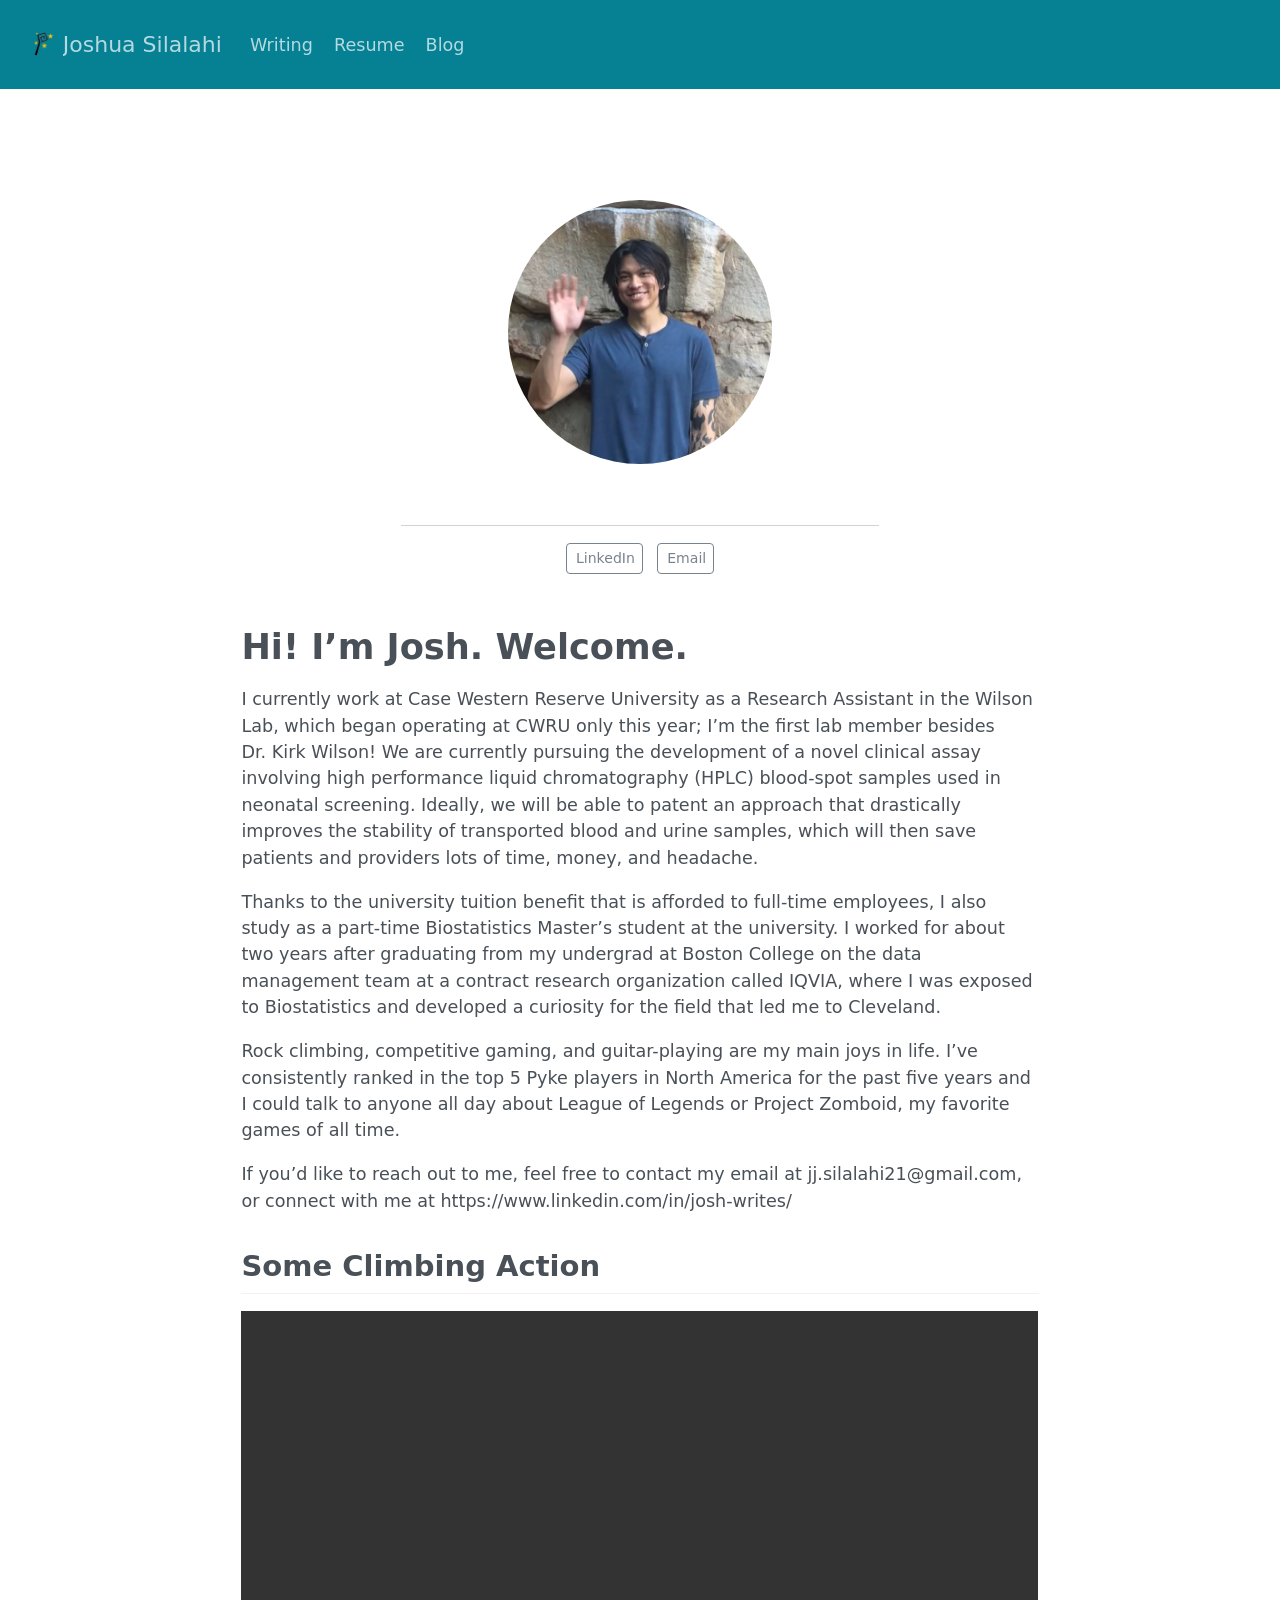
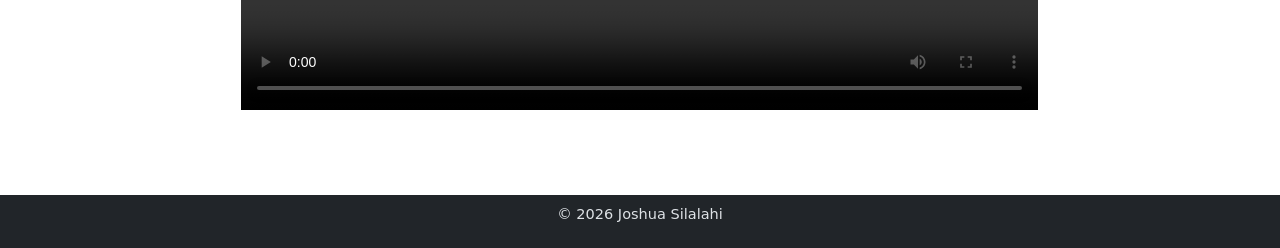
==== docs/index.html @ 1e001f9d "Add writing page, blog page and video" ====
<!DOCTYPE html>
<html xmlns="http://www.w3.org/1999/xhtml" lang="en" xml:lang="en"><head>

<meta charset="utf-8">
<meta name="generator" content="quarto-1.8.25">

<meta name="viewport" content="width=device-width, initial-scale=1.0, user-scalable=yes">


<title>Joshua Silalahi</title>
<style>
code{white-space: pre-wrap;}
span.smallcaps{font-variant: small-caps;}
div.columns{display: flex; gap: min(4vw, 1.5em);}
div.column{flex: auto; overflow-x: auto;}
div.hanging-indent{margin-left: 1.5em; text-indent: -1.5em;}
ul.task-list{list-style: none;}
ul.task-list li input[type="checkbox"] {
  width: 0.8em;
  margin: 0 0.8em 0.2em -1em; /* quarto-specific, see https://github.com/quarto-dev/quarto-cli/issues/4556 */ 
  vertical-align: middle;
}
</style>


<script src="site_libs/quarto-nav/quarto-nav.js"></script>
<script src="site_libs/clipboard/clipboard.min.js"></script>
<script src="site_libs/quarto-search/autocomplete.umd.js"></script>
<script src="site_libs/quarto-search/fuse.min.js"></script>
<script src="site_libs/quarto-search/quarto-search.js"></script>
<meta name="quarto:offset" content="./">
<link href="./img/favicon.png" rel="icon" type="image/png">
<script src="site_libs/quarto-html/quarto.js" type="module"></script>
<script src="site_libs/quarto-html/tabsets/tabsets.js" type="module"></script>
<script src="site_libs/quarto-html/axe/axe-check.js" type="module"></script>
<script src="site_libs/quarto-html/popper.min.js"></script>
<script src="site_libs/quarto-html/tippy.umd.min.js"></script>
<link href="site_libs/quarto-html/tippy.css" rel="stylesheet">
<link href="site_libs/quarto-html/quarto-syntax-highlighting-7b89279ff1a6dce999919e0e67d4d9ec.css" rel="stylesheet" id="quarto-text-highlighting-styles">
<script src="site_libs/bootstrap/bootstrap.min.js"></script>
<link href="site_libs/bootstrap/bootstrap-icons.css" rel="stylesheet">
<link href="site_libs/bootstrap/bootstrap-4ec4d6cd9098cdb80ef8710494fec32c.min.css" rel="stylesheet" append-hash="true" id="quarto-bootstrap" data-mode="light">
<script id="quarto-search-options" type="application/json">{
  "location": "navbar",
  "copy-button": false,
  "collapse-after": 3,
  "panel-placement": "end",
  "type": "textbox",
  "limit": 50,
  "keyboard-shortcut": [
    "f",
    "/",
    "s"
  ],
  "language": {
    "search-no-results-text": "No results",
    "search-matching-documents-text": "matching documents",
    "search-copy-link-title": "Copy link to search",
    "search-hide-matches-text": "Hide additional matches",
    "search-more-match-text": "more match in this document",
    "search-more-matches-text": "more matches in this document",
    "search-clear-button-title": "Clear",
    "search-text-placeholder": "",
    "search-detached-cancel-button-title": "Cancel",
    "search-submit-button-title": "Submit",
    "search-label": "Search"
  }
}</script>


</head>

<body class="nav-fixed fullcontent quarto-light">

<div id="quarto-search-results"></div>
  <header id="quarto-header" class="headroom fixed-top">
    <nav class="navbar navbar-expand-lg " data-bs-theme="dark">
      <div class="navbar-container container-fluid">
      <div class="navbar-brand-container mx-auto">
    <a href="./index.html" class="navbar-brand navbar-brand-logo">
    <img src="./img/logo.png" alt="" class="navbar-logo light-content">
    <img src="./img/logo.png" alt="" class="navbar-logo dark-content">
    </a>
    <a class="navbar-brand" href="./index.html">
    <span class="navbar-title">Joshua Silalahi</span>
    </a>
  </div>
            <div id="quarto-search" class="" title="Search"></div>
          <button class="navbar-toggler" type="button" data-bs-toggle="collapse" data-bs-target="#navbarCollapse" aria-controls="navbarCollapse" role="menu" aria-expanded="false" aria-label="Toggle navigation" onclick="if (window.quartoToggleHeadroom) { window.quartoToggleHeadroom(); }">
  <span class="navbar-toggler-icon"></span>
</button>
          <div class="collapse navbar-collapse" id="navbarCollapse">
            <ul class="navbar-nav navbar-nav-scroll me-auto">
  <li class="nav-item">
    <a class="nav-link" href="./writing/index.html"> 
<span class="menu-text">Writing</span></a>
  </li>  
  <li class="nav-item">
    <a class="nav-link" href="./cv/index.html"> 
<span class="menu-text">Resume</span></a>
  </li>  
  <li class="nav-item">
    <a class="nav-link" href="./blog/index.html"> 
<span class="menu-text">Blog</span></a>
  </li>  
</ul>
            <ul class="navbar-nav navbar-nav-scroll ms-auto">
  <li class="nav-item compact">
    <a class="nav-link" href="https://www.linkedin.com/in/josh-writes/"> <i class="bi bi-linkedin" role="img">
</i> 
<span class="menu-text"></span></a>
  </li>  
  <li class="nav-item compact">
    <a class="nav-link" href="mailto:jj.silalahi21@gmail.com"> <i class="bi bi-envelope" role="img" aria-label="email">
</i> 
<span class="menu-text"></span></a>
  </li>  
</ul>
          </div> <!-- /navcollapse -->
            <div class="quarto-navbar-tools">
</div>
      </div> <!-- /container-fluid -->
    </nav>
</header>
<!-- content -->
<div id="quarto-content" class="quarto-container page-columns page-rows-contents page-layout-article page-navbar">
<!-- sidebar -->
<!-- margin-sidebar -->
    
<!-- main -->
<main class="content" id="quarto-document-content">




<div class="quarto-about-jolla">
  <img src="img/picofme.jpg" class="about-image
  round " style="height: 15em; width: 15em;">
 <header id="title-block-header" class="quarto-title-block"></header><div id="about-block">
</div> 
  <hr class="about-sep">
   <div class="about-links">
  <a href="https://www.linkedin.com/in/josh-writes/" class="about-link" rel="" target="">
    <i class="bi bi-linkedin"></i>
     <span class="about-link-text">LinkedIn</span>
  </a>
  <a href="mailto:jj.silalahi21@gmail.com" class="about-link" rel="" target="">
    <i class="bi bi-envelope"></i>
     <span class="about-link-text">Email</span>
  </a>
</div>
</div>

<section id="hi-im-josh.-welcome." class="level1">
<h1>Hi! I’m Josh. Welcome.</h1>
<p>I currently work at Case Western Reserve University as a Research Assistant in the Wilson Lab, which began operating at CWRU only this year; I’m the first lab member besides Dr.&nbsp;Kirk Wilson! We are currently pursuing the development of a novel clinical assay involving high performance liquid chromatography (HPLC) blood-spot samples used in neonatal screening. Ideally, we will be able to patent an approach that drastically improves the stability of transported blood and urine samples, which will then save patients and providers lots of time, money, and headache.</p>
<p>Thanks to the university tuition benefit that is afforded to full-time employees, I also study as a part-time Biostatistics Master’s student at the university. I worked for about two years after graduating from my undergrad at Boston College on the data management team at a contract research organization called IQVIA, where I was exposed to Biostatistics and developed a curiosity for the field that led me to Cleveland.</p>
<p>Rock climbing, competitive gaming, and guitar-playing are my main joys in life. I’ve consistently ranked in the top 5 Pyke players in North America for the past five years and I could talk to anyone all day about League of Legends or Project Zomboid, my favorite games of all time.</p>
<p>If you’d like to reach out to me, feel free to contact my email at jj.silalahi21@gmail.com, or connect with me at https://www.linkedin.com/in/josh-writes/</p>
<section id="some-climbing-action" class="level2">
<h2 data-anchor-id="some-climbing-action">Some Climbing Action</h2>
<video width="100%" controls="">
<source src="media/intro.mp4" type="video/mp4">
</video>



</section>
</section>

</main> <!-- /main -->
<script id="quarto-html-after-body" type="application/javascript">
  window.document.addEventListener("DOMContentLoaded", function (event) {
    const isCodeAnnotation = (el) => {
      for (const clz of el.classList) {
        if (clz.startsWith('code-annotation-')) {                     
          return true;
        }
      }
      return false;
    }
    const onCopySuccess = function(e) {
      // button target
      const button = e.trigger;
      // don't keep focus
      button.blur();
      // flash "checked"
      button.classList.add('code-copy-button-checked');
      var currentTitle = button.getAttribute("title");
      button.setAttribute("title", "Copied!");
      let tooltip;
      if (window.bootstrap) {
        button.setAttribute("data-bs-toggle", "tooltip");
        button.setAttribute("data-bs-placement", "left");
        button.setAttribute("data-bs-title", "Copied!");
        tooltip = new bootstrap.Tooltip(button, 
          { trigger: "manual", 
            customClass: "code-copy-button-tooltip",
            offset: [0, -8]});
        tooltip.show();    
      }
      setTimeout(function() {
        if (tooltip) {
          tooltip.hide();
          button.removeAttribute("data-bs-title");
          button.removeAttribute("data-bs-toggle");
          button.removeAttribute("data-bs-placement");
        }
        button.setAttribute("title", currentTitle);
        button.classList.remove('code-copy-button-checked');
      }, 1000);
      // clear code selection
      e.clearSelection();
    }
    const getTextToCopy = function(trigger) {
      const outerScaffold = trigger.parentElement.cloneNode(true);
      const codeEl = outerScaffold.querySelector('code');
      for (const childEl of codeEl.children) {
        if (isCodeAnnotation(childEl)) {
          childEl.remove();
        }
      }
      return codeEl.innerText;
    }
    const clipboard = new window.ClipboardJS('.code-copy-button:not([data-in-quarto-modal])', {
      text: getTextToCopy
    });
    clipboard.on('success', onCopySuccess);
    if (window.document.getElementById('quarto-embedded-source-code-modal')) {
      const clipboardModal = new window.ClipboardJS('.code-copy-button[data-in-quarto-modal]', {
        text: getTextToCopy,
        container: window.document.getElementById('quarto-embedded-source-code-modal')
      });
      clipboardModal.on('success', onCopySuccess);
    }
      var localhostRegex = new RegExp(/^(?:http|https):\/\/localhost\:?[0-9]*\//);
      var mailtoRegex = new RegExp(/^mailto:/);
        var filterRegex = new RegExp('/' + window.location.host + '/');
      var isInternal = (href) => {
          return filterRegex.test(href) || localhostRegex.test(href) || mailtoRegex.test(href);
      }
      // Inspect non-navigation links and adorn them if external
     var links = window.document.querySelectorAll('a[href]:not(.nav-link):not(.navbar-brand):not(.toc-action):not(.sidebar-link):not(.sidebar-item-toggle):not(.pagination-link):not(.no-external):not([aria-hidden]):not(.dropdown-item):not(.quarto-navigation-tool):not(.about-link)');
      for (var i=0; i<links.length; i++) {
        const link = links[i];
        if (!isInternal(link.href)) {
          // undo the damage that might have been done by quarto-nav.js in the case of
          // links that we want to consider external
          if (link.dataset.originalHref !== undefined) {
            link.href = link.dataset.originalHref;
          }
        }
      }
    function tippyHover(el, contentFn, onTriggerFn, onUntriggerFn) {
      const config = {
        allowHTML: true,
        maxWidth: 500,
        delay: 100,
        arrow: false,
        appendTo: function(el) {
            return el.parentElement;
        },
        interactive: true,
        interactiveBorder: 10,
        theme: 'quarto',
        placement: 'bottom-start',
      };
      if (contentFn) {
        config.content = contentFn;
      }
      if (onTriggerFn) {
        config.onTrigger = onTriggerFn;
      }
      if (onUntriggerFn) {
        config.onUntrigger = onUntriggerFn;
      }
      window.tippy(el, config); 
    }
    const noterefs = window.document.querySelectorAll('a[role="doc-noteref"]');
    for (var i=0; i<noterefs.length; i++) {
      const ref = noterefs[i];
      tippyHover(ref, function() {
        // use id or data attribute instead here
        let href = ref.getAttribute('data-footnote-href') || ref.getAttribute('href');
        try { href = new URL(href).hash; } catch {}
        const id = href.replace(/^#\/?/, "");
        const note = window.document.getElementById(id);
        if (note) {
          return note.innerHTML;
        } else {
          return "";
        }
      });
    }
    const xrefs = window.document.querySelectorAll('a.quarto-xref');
    const processXRef = (id, note) => {
      // Strip column container classes
      const stripColumnClz = (el) => {
        el.classList.remove("page-full", "page-columns");
        if (el.children) {
          for (const child of el.children) {
            stripColumnClz(child);
          }
        }
      }
      stripColumnClz(note)
      if (id === null || id.startsWith('sec-')) {
        // Special case sections, only their first couple elements
        const container = document.createElement("div");
        if (note.children && note.children.length > 2) {
          container.appendChild(note.children[0].cloneNode(true));
          for (let i = 1; i < note.children.length; i++) {
            const child = note.children[i];
            if (child.tagName === "P" && child.innerText === "") {
              continue;
            } else {
              container.appendChild(child.cloneNode(true));
              break;
            }
          }
          if (window.Quarto?.typesetMath) {
            window.Quarto.typesetMath(container);
          }
          return container.innerHTML
        } else {
          if (window.Quarto?.typesetMath) {
            window.Quarto.typesetMath(note);
          }
          return note.innerHTML;
        }
      } else {
        // Remove any anchor links if they are present
        const anchorLink = note.querySelector('a.anchorjs-link');
        if (anchorLink) {
          anchorLink.remove();
        }
        if (window.Quarto?.typesetMath) {
          window.Quarto.typesetMath(note);
        }
        if (note.classList.contains("callout")) {
          return note.outerHTML;
        } else {
          return note.innerHTML;
        }
      }
    }
    for (var i=0; i<xrefs.length; i++) {
      const xref = xrefs[i];
      tippyHover(xref, undefined, function(instance) {
        instance.disable();
        let url = xref.getAttribute('href');
        let hash = undefined; 
        if (url.startsWith('#')) {
          hash = url;
        } else {
          try { hash = new URL(url).hash; } catch {}
        }
        if (hash) {
          const id = hash.replace(/^#\/?/, "");
          const note = window.document.getElementById(id);
          if (note !== null) {
            try {
              const html = processXRef(id, note.cloneNode(true));
              instance.setContent(html);
            } finally {
              instance.enable();
              instance.show();
            }
          } else {
            // See if we can fetch this
            fetch(url.split('#')[0])
            .then(res => res.text())
            .then(html => {
              const parser = new DOMParser();
              const htmlDoc = parser.parseFromString(html, "text/html");
              const note = htmlDoc.getElementById(id);
              if (note !== null) {
                const html = processXRef(id, note);
                instance.setContent(html);
              } 
            }).finally(() => {
              instance.enable();
              instance.show();
            });
          }
        } else {
          // See if we can fetch a full url (with no hash to target)
          // This is a special case and we should probably do some content thinning / targeting
          fetch(url)
          .then(res => res.text())
          .then(html => {
            const parser = new DOMParser();
            const htmlDoc = parser.parseFromString(html, "text/html");
            const note = htmlDoc.querySelector('main.content');
            if (note !== null) {
              // This should only happen for chapter cross references
              // (since there is no id in the URL)
              // remove the first header
              if (note.children.length > 0 && note.children[0].tagName === "HEADER") {
                note.children[0].remove();
              }
              const html = processXRef(null, note);
              instance.setContent(html);
            } 
          }).finally(() => {
            instance.enable();
            instance.show();
          });
        }
      }, function(instance) {
      });
    }
        let selectedAnnoteEl;
        const selectorForAnnotation = ( cell, annotation) => {
          let cellAttr = 'data-code-cell="' + cell + '"';
          let lineAttr = 'data-code-annotation="' +  annotation + '"';
          const selector = 'span[' + cellAttr + '][' + lineAttr + ']';
          return selector;
        }
        const selectCodeLines = (annoteEl) => {
          const doc = window.document;
          const targetCell = annoteEl.getAttribute("data-target-cell");
          const targetAnnotation = annoteEl.getAttribute("data-target-annotation");
          const annoteSpan = window.document.querySelector(selectorForAnnotation(targetCell, targetAnnotation));
          const lines = annoteSpan.getAttribute("data-code-lines").split(",");
          const lineIds = lines.map((line) => {
            return targetCell + "-" + line;
          })
          let top = null;
          let height = null;
          let parent = null;
          if (lineIds.length > 0) {
              //compute the position of the single el (top and bottom and make a div)
              const el = window.document.getElementById(lineIds[0]);
              top = el.offsetTop;
              height = el.offsetHeight;
              parent = el.parentElement.parentElement;
            if (lineIds.length > 1) {
              const lastEl = window.document.getElementById(lineIds[lineIds.length - 1]);
              const bottom = lastEl.offsetTop + lastEl.offsetHeight;
              height = bottom - top;
            }
            if (top !== null && height !== null && parent !== null) {
              // cook up a div (if necessary) and position it 
              let div = window.document.getElementById("code-annotation-line-highlight");
              if (div === null) {
                div = window.document.createElement("div");
                div.setAttribute("id", "code-annotation-line-highlight");
                div.style.position = 'absolute';
                parent.appendChild(div);
              }
              div.style.top = top - 2 + "px";
              div.style.height = height + 4 + "px";
              div.style.left = 0;
              let gutterDiv = window.document.getElementById("code-annotation-line-highlight-gutter");
              if (gutterDiv === null) {
                gutterDiv = window.document.createElement("div");
                gutterDiv.setAttribute("id", "code-annotation-line-highlight-gutter");
                gutterDiv.style.position = 'absolute';
                const codeCell = window.document.getElementById(targetCell);
                const gutter = codeCell.querySelector('.code-annotation-gutter');
                gutter.appendChild(gutterDiv);
              }
              gutterDiv.style.top = top - 2 + "px";
              gutterDiv.style.height = height + 4 + "px";
            }
            selectedAnnoteEl = annoteEl;
          }
        };
        const unselectCodeLines = () => {
          const elementsIds = ["code-annotation-line-highlight", "code-annotation-line-highlight-gutter"];
          elementsIds.forEach((elId) => {
            const div = window.document.getElementById(elId);
            if (div) {
              div.remove();
            }
          });
          selectedAnnoteEl = undefined;
        };
          // Handle positioning of the toggle
      window.addEventListener(
        "resize",
        throttle(() => {
          elRect = undefined;
          if (selectedAnnoteEl) {
            selectCodeLines(selectedAnnoteEl);
          }
        }, 10)
      );
      function throttle(fn, ms) {
      let throttle = false;
      let timer;
        return (...args) => {
          if(!throttle) { // first call gets through
              fn.apply(this, args);
              throttle = true;
          } else { // all the others get throttled
              if(timer) clearTimeout(timer); // cancel #2
              timer = setTimeout(() => {
                fn.apply(this, args);
                timer = throttle = false;
              }, ms);
          }
        };
      }
        // Attach click handler to the DT
        const annoteDls = window.document.querySelectorAll('dt[data-target-cell]');
        for (const annoteDlNode of annoteDls) {
          annoteDlNode.addEventListener('click', (event) => {
            const clickedEl = event.target;
            if (clickedEl !== selectedAnnoteEl) {
              unselectCodeLines();
              const activeEl = window.document.querySelector('dt[data-target-cell].code-annotation-active');
              if (activeEl) {
                activeEl.classList.remove('code-annotation-active');
              }
              selectCodeLines(clickedEl);
              clickedEl.classList.add('code-annotation-active');
            } else {
              // Unselect the line
              unselectCodeLines();
              clickedEl.classList.remove('code-annotation-active');
            }
          });
        }
    const findCites = (el) => {
      const parentEl = el.parentElement;
      if (parentEl) {
        const cites = parentEl.dataset.cites;
        if (cites) {
          return {
            el,
            cites: cites.split(' ')
          };
        } else {
          return findCites(el.parentElement)
        }
      } else {
        return undefined;
      }
    };
    var bibliorefs = window.document.querySelectorAll('a[role="doc-biblioref"]');
    for (var i=0; i<bibliorefs.length; i++) {
      const ref = bibliorefs[i];
      const citeInfo = findCites(ref);
      if (citeInfo) {
        tippyHover(citeInfo.el, function() {
          var popup = window.document.createElement('div');
          citeInfo.cites.forEach(function(cite) {
            var citeDiv = window.document.createElement('div');
            citeDiv.classList.add('hanging-indent');
            citeDiv.classList.add('csl-entry');
            var biblioDiv = window.document.getElementById('ref-' + cite);
            if (biblioDiv) {
              citeDiv.innerHTML = biblioDiv.innerHTML;
            }
            popup.appendChild(citeDiv);
          });
          return popup.innerHTML;
        });
      }
    }
  });
  </script>
</div> <!-- /content -->
<footer class="footer">
  <div class="nav-footer">
    <div class="nav-footer-left">
      &nbsp;
    </div>   
    <div class="nav-footer-center">
<p><span>© 2026 Joshua Silalahi</span></p>
</div>
    <div class="nav-footer-right">
      &nbsp;
    </div>
  </div>
</footer>




</body></html>
---- docs/site_libs/quarto-html/tippy.css ----
.tippy-box[data-animation=fade][data-state=hidden]{opacity:0}[data-tippy-root]{max-width:calc(100vw - 10px)}.tippy-box{position:relative;background-color:#333;color:#fff;border-radius:4px;font-size:14px;line-height:1.4;white-space:normal;outline:0;transition-property:transform,visibility,opacity}.tippy-box[data-placement^=top]>.tippy-arrow{bottom:0}.tippy-box[data-placement^=top]>.tippy-arrow:before{bottom:-7px;left:0;border-width:8px 8px 0;border-top-color:initial;transform-origin:center top}.tippy-box[data-placement^=bottom]>.tippy-arrow{top:0}.tippy-box[data-placement^=bottom]>.tippy-arrow:before{top:-7px;left:0;border-width:0 8px 8px;border-bottom-color:initial;transform-origin:center bottom}.tippy-box[data-placement^=left]>.tippy-arrow{right:0}.tippy-box[data-placement^=left]>.tippy-arrow:before{border-width:8px 0 8px 8px;border-left-color:initial;right:-7px;transform-origin:center left}.tippy-box[data-placement^=right]>.tippy-arrow{left:0}.tippy-box[data-placement^=right]>.tippy-arrow:before{left:-7px;border-width:8px 8px 8px 0;border-right-color:initial;transform-origin:center right}.tippy-box[data-inertia][data-state=visible]{transition-timing-function:cubic-bezier(.54,1.5,.38,1.11)}.tippy-arrow{width:16px;height:16px;color:#333}.tippy-arrow:before{content:"";position:absolute;border-color:transparent;border-style:solid}.tippy-content{position:relative;padding:5px 9px;z-index:1}
---- docs/site_libs/quarto-html/quarto-syntax-highlighting-7b89279ff1a6dce999919e0e67d4d9ec.css ----
/* quarto syntax highlight colors */
:root {
  --quarto-hl-ot-color: #003B4F;
  --quarto-hl-at-color: #657422;
  --quarto-hl-ss-color: #20794D;
  --quarto-hl-an-color: #5E5E5E;
  --quarto-hl-fu-color: #4758AB;
  --quarto-hl-st-color: #20794D;
  --quarto-hl-cf-color: #003B4F;
  --quarto-hl-op-color: #5E5E5E;
  --quarto-hl-er-color: #AD0000;
  --quarto-hl-bn-color: #AD0000;
  --quarto-hl-al-color: #AD0000;
  --quarto-hl-va-color: #111111;
  --quarto-hl-bu-color: inherit;
  --quarto-hl-ex-color: inherit;
  --quarto-hl-pp-color: #AD0000;
  --quarto-hl-in-color: #5E5E5E;
  --quarto-hl-vs-color: #20794D;
  --quarto-hl-wa-color: #5E5E5E;
  --quarto-hl-do-color: #5E5E5E;
  --quarto-hl-im-color: #00769E;
  --quarto-hl-ch-color: #20794D;
  --quarto-hl-dt-color: #AD0000;
  --quarto-hl-fl-color: #AD0000;
  --quarto-hl-co-color: #5E5E5E;
  --quarto-hl-cv-color: #5E5E5E;
  --quarto-hl-cn-color: #8f5902;
  --quarto-hl-sc-color: #5E5E5E;
  --quarto-hl-dv-color: #AD0000;
  --quarto-hl-kw-color: #003B4F;
}

/* other quarto variables */
:root {
  --quarto-font-monospace: SFMono-Regular, Menlo, Monaco, Consolas, "Liberation Mono", "Courier New", monospace;
}

/* syntax highlight based on Pandoc's rules */
pre > code.sourceCode > span {
  color: #003B4F;
}

code.sourceCode > span {
  color: #003B4F;
}

div.sourceCode,
div.sourceCode pre.sourceCode {
  color: #003B4F;
}

/* Normal */
code span {
  color: #003B4F;
}

/* Alert */
code span.al {
  color: #AD0000;
  font-style: inherit;
}

/* Annotation */
code span.an {
  color: #5E5E5E;
  font-style: inherit;
}

/* Attribute */
code span.at {
  color: #657422;
  font-style: inherit;
}

/* BaseN */
code span.bn {
  color: #AD0000;
  font-style: inherit;
}

/* BuiltIn */
code span.bu {
  font-style: inherit;
}

/* ControlFlow */
code span.cf {
  color: #003B4F;
  font-weight: bold;
  font-style: inherit;
}

/* Char */
code span.ch {
  color: #20794D;
  font-style: inherit;
}

/* Constant */
code span.cn {
  color: #8f5902;
  font-style: inherit;
}

/* Comment */
code span.co {
  color: #5E5E5E;
  font-style: inherit;
}

/* CommentVar */
code span.cv {
  color: #5E5E5E;
  font-style: italic;
}

/* Documentation */
code span.do {
  color: #5E5E5E;
  font-style: italic;
}

/* DataType */
code span.dt {
  color: #AD0000;
  font-style: inherit;
}

/* DecVal */
code span.dv {
  color: #AD0000;
  font-style: inherit;
}

/* Error */
code span.er {
  color: #AD0000;
  font-style: inherit;
}

/* Extension */
code span.ex {
  font-style: inherit;
}

/* Float */
code span.fl {
  color: #AD0000;
  font-style: inherit;
}

/* Function */
code span.fu {
  color: #4758AB;
  font-style: inherit;
}

/* Import */
code span.im {
  color: #00769E;
  font-style: inherit;
}

/* Information */
code span.in {
  color: #5E5E5E;
  font-style: inherit;
}

/* Keyword */
code span.kw {
  color: #003B4F;
  font-weight: bold;
  font-style: inherit;
}

/* Operator */
code span.op {
  color: #5E5E5E;
  font-style: inherit;
}

/* Other */
code span.ot {
  color: #003B4F;
  font-style: inherit;
}

/* Preprocessor */
code span.pp {
  color: #AD0000;
  font-style: inherit;
}

/* SpecialChar */
code span.sc {
  color: #5E5E5E;
  font-style: inherit;
}

/* SpecialString */
code span.ss {
  color: #20794D;
  font-style: inherit;
}

/* String */
code span.st {
  color: #20794D;
  font-style: inherit;
}

/* Variable */
code span.va {
  color: #111111;
  font-style: inherit;
}

/* VerbatimString */
code span.vs {
  color: #20794D;
  font-style: inherit;
}

/* Warning */
code span.wa {
  color: #5E5E5E;
  font-style: italic;
}

.prevent-inlining {
  content: "</";
}

/*# sourceMappingURL=3944bc705cfaf4c80e56f77c5205168a.css.map */
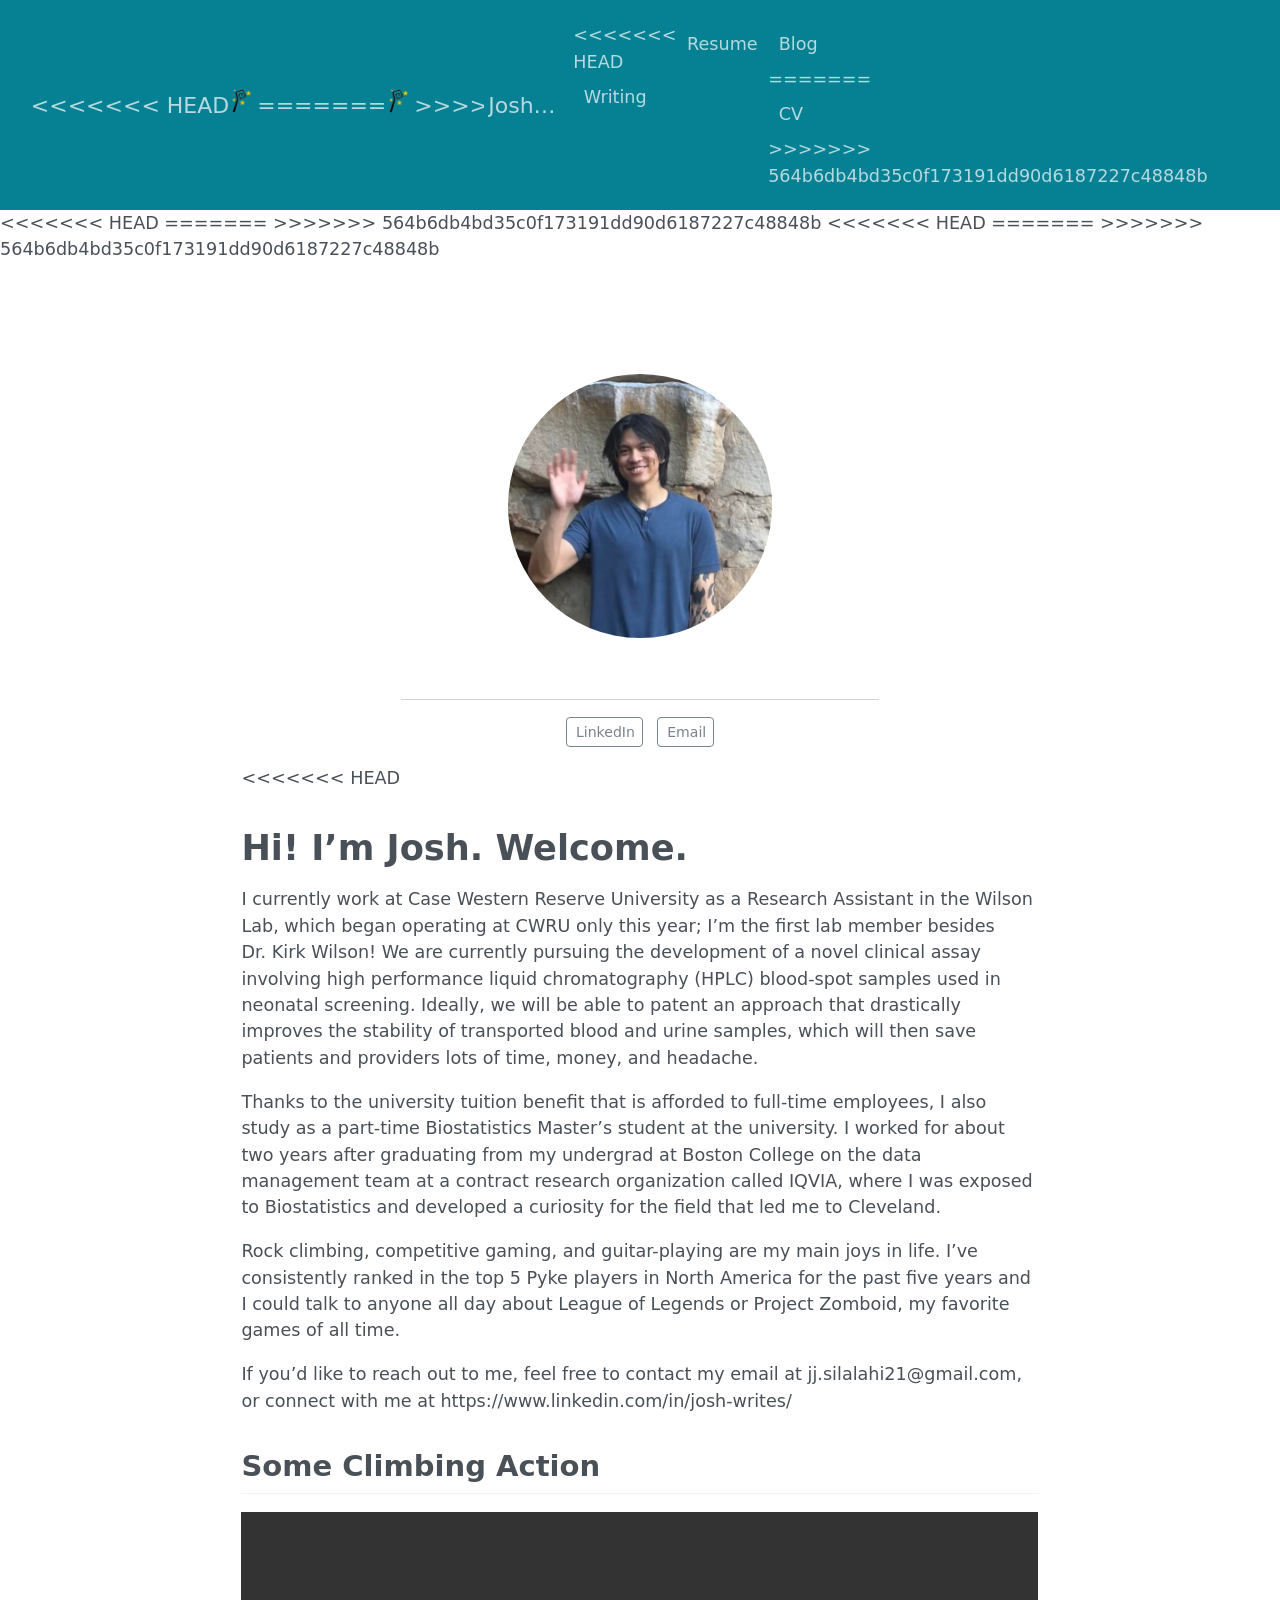
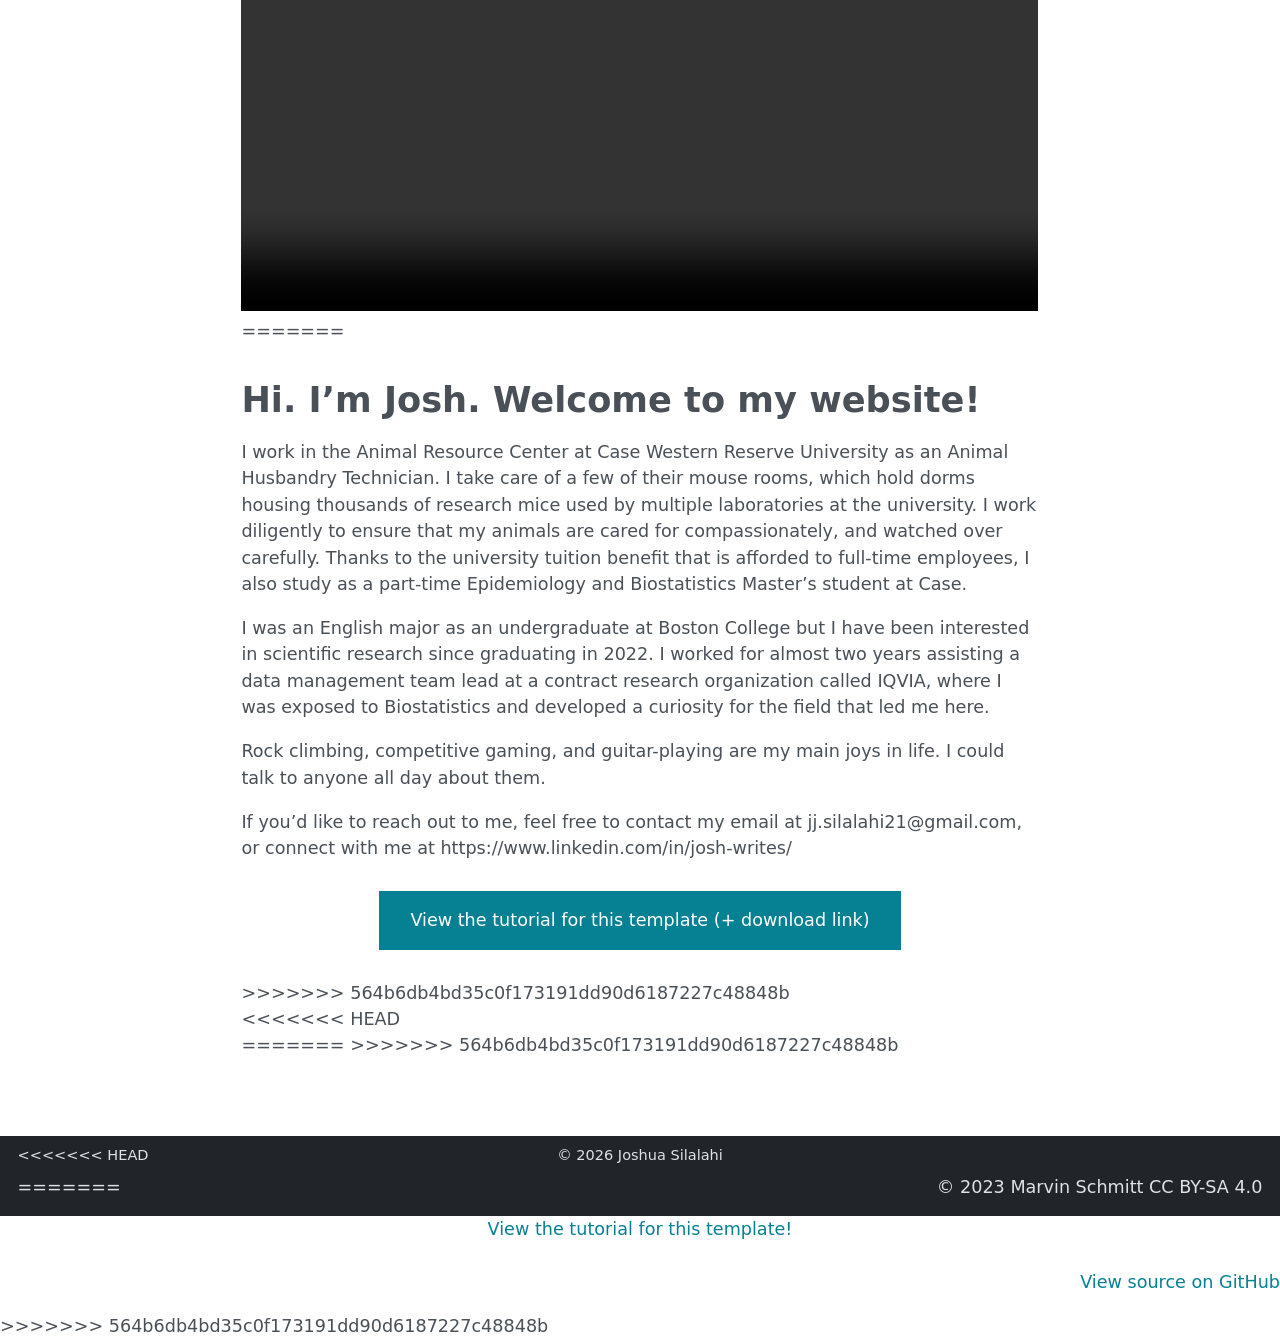
==== commit bb4cacc7: "Resolve merge by keeping local version" ====
--- a/docs/index.html
+++ b/docs/index.html
@@ -2,7 +2,11 @@
 <html xmlns="http://www.w3.org/1999/xhtml" lang="en" xml:lang="en"><head>
 
 <meta charset="utf-8">
+<<<<<<< HEAD
 <meta name="generator" content="quarto-1.8.25">
+=======
+<meta name="generator" content="quarto-1.7.32">
+>>>>>>> 564b6db4bd35c0f173191dd90d6187227c48848b
 
 <meta name="viewport" content="width=device-width, initial-scale=1.0, user-scalable=yes">
 
@@ -32,6 +36,7 @@
 <link href="./img/favicon.png" rel="icon" type="image/png">
 <script src="site_libs/quarto-html/quarto.js" type="module"></script>
 <script src="site_libs/quarto-html/tabsets/tabsets.js" type="module"></script>
+<<<<<<< HEAD
 <script src="site_libs/quarto-html/axe/axe-check.js" type="module"></script>
 <script src="site_libs/quarto-html/popper.min.js"></script>
 <script src="site_libs/quarto-html/tippy.umd.min.js"></script>
@@ -40,6 +45,15 @@
 <script src="site_libs/bootstrap/bootstrap.min.js"></script>
 <link href="site_libs/bootstrap/bootstrap-icons.css" rel="stylesheet">
 <link href="site_libs/bootstrap/bootstrap-4ec4d6cd9098cdb80ef8710494fec32c.min.css" rel="stylesheet" append-hash="true" id="quarto-bootstrap" data-mode="light">
+=======
+<script src="site_libs/quarto-html/popper.min.js"></script>
+<script src="site_libs/quarto-html/tippy.umd.min.js"></script>
+<link href="site_libs/quarto-html/tippy.css" rel="stylesheet">
+<link href="site_libs/quarto-html/quarto-syntax-highlighting-37eea08aefeeee20ff55810ff984fec1.css" rel="stylesheet" id="quarto-text-highlighting-styles">
+<script src="site_libs/bootstrap/bootstrap.min.js"></script>
+<link href="site_libs/bootstrap/bootstrap-icons.css" rel="stylesheet">
+<link href="site_libs/bootstrap/bootstrap-4719e90145d2de3ab97e7443e3012f11.min.css" rel="stylesheet" append-hash="true" id="quarto-bootstrap" data-mode="light">
+>>>>>>> 564b6db4bd35c0f173191dd90d6187227c48848b
 <script id="quarto-search-options" type="application/json">{
   "location": "navbar",
   "copy-button": false,
@@ -78,8 +92,12 @@
       <div class="navbar-container container-fluid">
       <div class="navbar-brand-container mx-auto">
     <a href="./index.html" class="navbar-brand navbar-brand-logo">
+<<<<<<< HEAD
     <img src="./img/logo.png" alt="" class="navbar-logo light-content">
     <img src="./img/logo.png" alt="" class="navbar-logo dark-content">
+=======
+    <img src="./img/logo.png" alt="" class="navbar-logo">
+>>>>>>> 564b6db4bd35c0f173191dd90d6187227c48848b
     </a>
     <a class="navbar-brand" href="./index.html">
     <span class="navbar-title">Joshua Silalahi</span>
@@ -92,6 +110,7 @@
           <div class="collapse navbar-collapse" id="navbarCollapse">
             <ul class="navbar-nav navbar-nav-scroll me-auto">
   <li class="nav-item">
+<<<<<<< HEAD
     <a class="nav-link" href="./writing/index.html"> 
 <span class="menu-text">Writing</span></a>
   </li>  
@@ -102,6 +121,10 @@
   <li class="nav-item">
     <a class="nav-link" href="./blog/index.html"> 
 <span class="menu-text">Blog</span></a>
+=======
+    <a class="nav-link" href="./cv/index.html"> 
+<span class="menu-text">CV</span></a>
+>>>>>>> 564b6db4bd35c0f173191dd90d6187227c48848b
   </li>  
 </ul>
             <ul class="navbar-nav navbar-nav-scroll ms-auto">
@@ -151,6 +174,7 @@
 </div>
 </div>
 
+<<<<<<< HEAD
 <section id="hi-im-josh.-welcome." class="level1">
 <h1>Hi! I’m Josh. Welcome.</h1>
 <p>I currently work at Case Western Reserve University as a Research Assistant in the Wilson Lab, which began operating at CWRU only this year; I’m the first lab member besides Dr.&nbsp;Kirk Wilson! We are currently pursuing the development of a novel clinical assay involving high performance liquid chromatography (HPLC) blood-spot samples used in neonatal screening. Ideally, we will be able to patent an approach that drastically improves the stability of transported blood and urine samples, which will then save patients and providers lots of time, money, and headache.</p>
@@ -162,11 +186,25 @@
 <video width="100%" controls="">
 <source src="media/intro.mp4" type="video/mp4">
 </video>
+=======
+<section id="hi.-im-josh.-welcome-to-my-website" class="level1">
+<h1>Hi. I’m Josh. Welcome to my website!</h1>
+<p>I work in the Animal Resource Center at Case Western Reserve University as an Animal Husbandry Technician. I take care of a few of their mouse rooms, which hold dorms housing thousands of research mice used by multiple laboratories at the university. I work diligently to ensure that my animals are cared for compassionately, and watched over carefully. Thanks to the university tuition benefit that is afforded to full-time employees, I also study as a part-time Epidemiology and Biostatistics Master’s student at Case.</p>
+<p>I was an English major as an undergraduate at Boston College but I have been interested in scientific research since graduating in 2022. I worked for almost two years assisting a data management team lead at a contract research organization called IQVIA, where I was exposed to Biostatistics and developed a curiosity for the field that led me here.</p>
+<p>Rock climbing, competitive gaming, and guitar-playing are my main joys in life. I could talk to anyone all day about them.</p>
+<p>If you’d like to reach out to me, feel free to contact my email at jj.silalahi21@gmail.com, or connect with me at https://www.linkedin.com/in/josh-writes/</p>
+<div style="margin: 30px; text-align: center;">
+<a class="btn btn-primary" href="https://www.marvinschmitt.com/blog/website-tutorial-quarto/" role="button" target="_blank" style="padding: 15px 30px;">View the tutorial for this template (+ download link)</a>
+</div>
+>>>>>>> 564b6db4bd35c0f173191dd90d6187227c48848b
 
 
 
 </section>
+<<<<<<< HEAD
 </section>
+=======
+>>>>>>> 564b6db4bd35c0f173191dd90d6187227c48848b
 
 </main> <!-- /main -->
 <script id="quarto-html-after-body" type="application/javascript">
@@ -213,6 +251,7 @@
       e.clearSelection();
     }
     const getTextToCopy = function(trigger) {
+<<<<<<< HEAD
       const outerScaffold = trigger.parentElement.cloneNode(true);
       const codeEl = outerScaffold.querySelector('code');
       for (const childEl of codeEl.children) {
@@ -221,6 +260,15 @@
         }
       }
       return codeEl.innerText;
+=======
+        const codeEl = trigger.previousElementSibling.cloneNode(true);
+        for (const childEl of codeEl.children) {
+          if (isCodeAnnotation(childEl)) {
+            childEl.remove();
+          }
+        }
+        return codeEl.innerText;
+>>>>>>> 564b6db4bd35c0f173191dd90d6187227c48848b
     }
     const clipboard = new window.ClipboardJS('.code-copy-button:not([data-in-quarto-modal])', {
       text: getTextToCopy
@@ -566,6 +614,7 @@
 <footer class="footer">
   <div class="nav-footer">
     <div class="nav-footer-left">
+<<<<<<< HEAD
       &nbsp;
     </div>   
     <div class="nav-footer-center">
@@ -574,6 +623,16 @@
     <div class="nav-footer-right">
       &nbsp;
     </div>
+=======
+<p><span class="faux-block">© 2023 Marvin Schmitt CC BY-SA 4.0</span></p>
+</div>   
+    <div class="nav-footer-center">
+<p><span class="faux-block"><a href="https://www.marvinschmitt.com/blog/website-tutorial-quarto/">View the tutorial for this template!</a></span></p>
+</div>
+    <div class="nav-footer-right">
+<p><span class="faux-block"><a href="https://github.com/marvinschmitt/quarto-website-template/">View source on GitHub</a></span></p>
+</div>
+>>>>>>> 564b6db4bd35c0f173191dd90d6187227c48848b
   </div>
 </footer>
 
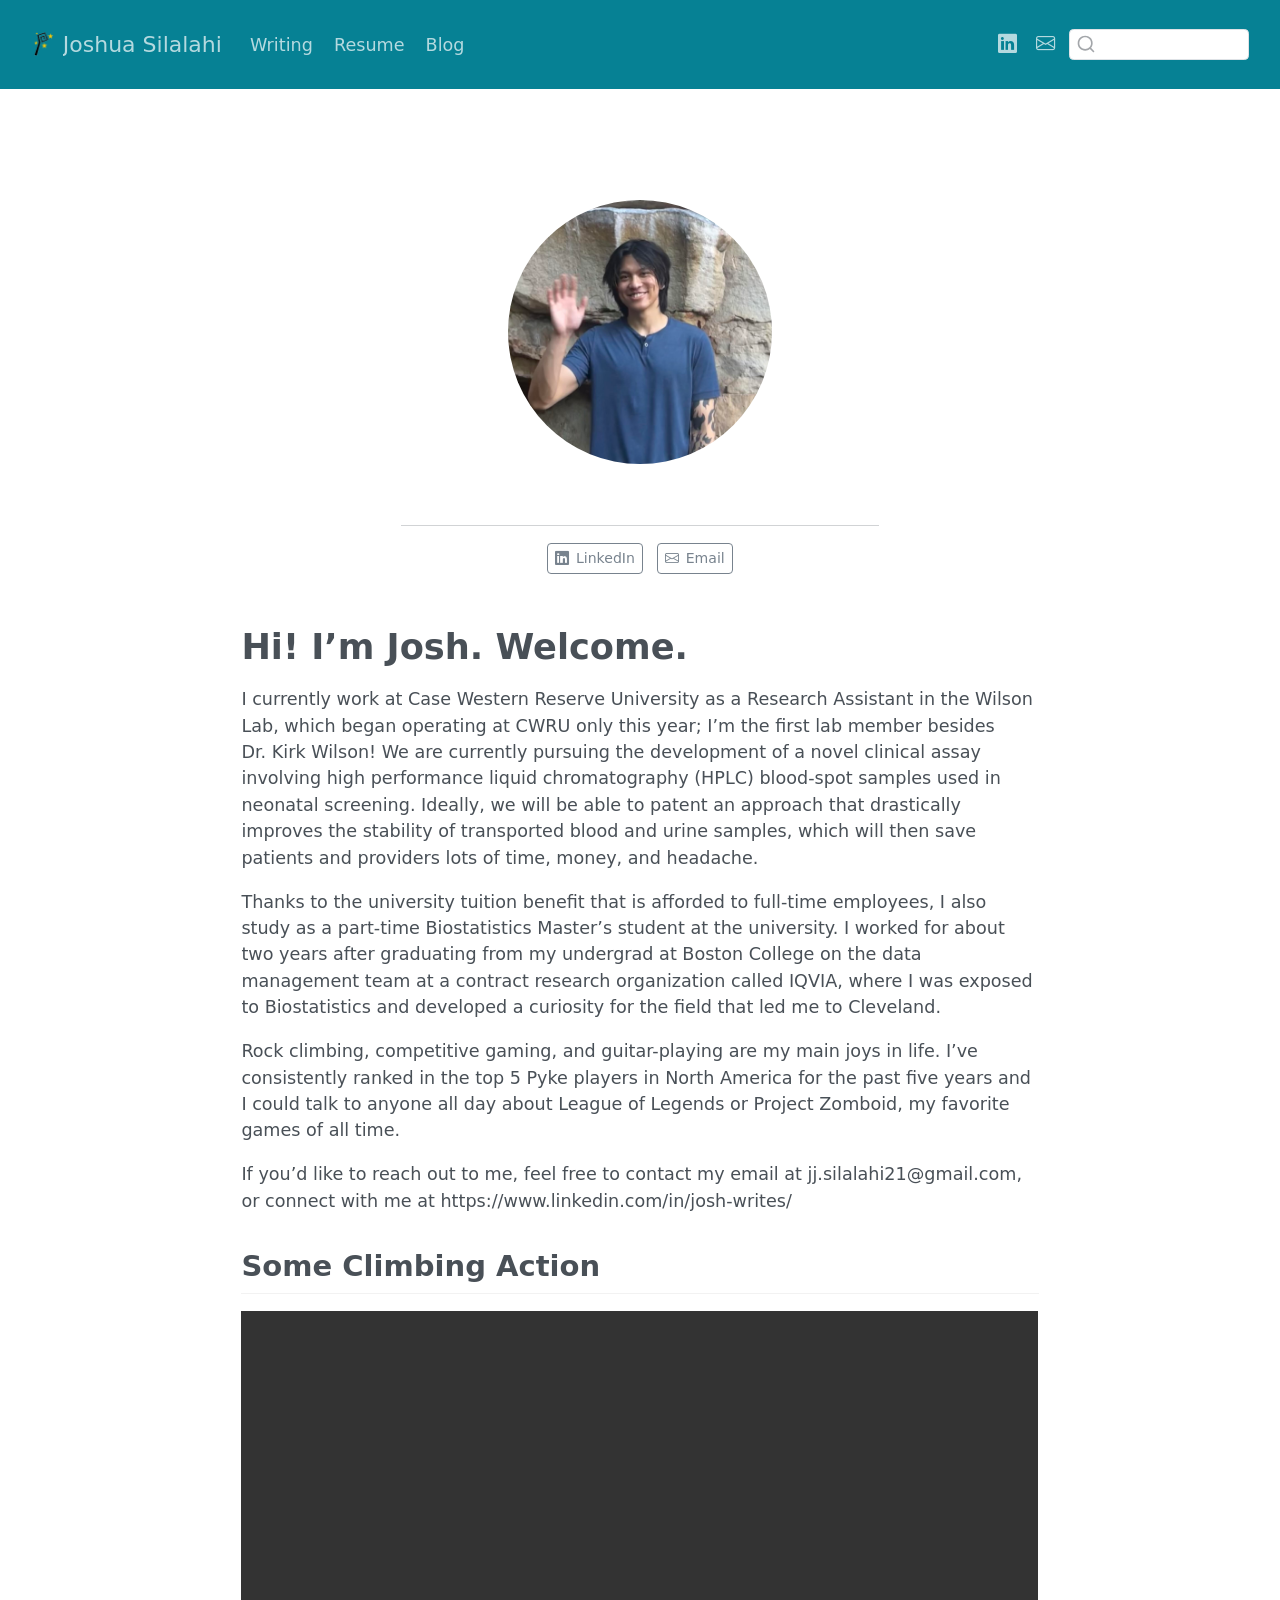
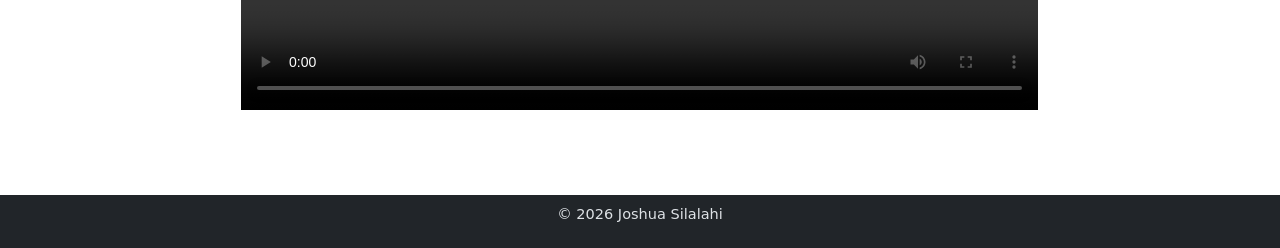
==== commit fe2e0bf6: "fix yaml + render site" ====
--- a/docs/index.html
+++ b/docs/index.html
@@ -2,11 +2,7 @@
 <html xmlns="http://www.w3.org/1999/xhtml" lang="en" xml:lang="en"><head>
 
 <meta charset="utf-8">
-<<<<<<< HEAD
 <meta name="generator" content="quarto-1.8.25">
-=======
-<meta name="generator" content="quarto-1.7.32">
->>>>>>> 564b6db4bd35c0f173191dd90d6187227c48848b
 
 <meta name="viewport" content="width=device-width, initial-scale=1.0, user-scalable=yes">
 
@@ -36,7 +32,6 @@
 <link href="./img/favicon.png" rel="icon" type="image/png">
 <script src="site_libs/quarto-html/quarto.js" type="module"></script>
 <script src="site_libs/quarto-html/tabsets/tabsets.js" type="module"></script>
-<<<<<<< HEAD
 <script src="site_libs/quarto-html/axe/axe-check.js" type="module"></script>
 <script src="site_libs/quarto-html/popper.min.js"></script>
 <script src="site_libs/quarto-html/tippy.umd.min.js"></script>
@@ -45,15 +40,6 @@
 <script src="site_libs/bootstrap/bootstrap.min.js"></script>
 <link href="site_libs/bootstrap/bootstrap-icons.css" rel="stylesheet">
 <link href="site_libs/bootstrap/bootstrap-4ec4d6cd9098cdb80ef8710494fec32c.min.css" rel="stylesheet" append-hash="true" id="quarto-bootstrap" data-mode="light">
-=======
-<script src="site_libs/quarto-html/popper.min.js"></script>
-<script src="site_libs/quarto-html/tippy.umd.min.js"></script>
-<link href="site_libs/quarto-html/tippy.css" rel="stylesheet">
-<link href="site_libs/quarto-html/quarto-syntax-highlighting-37eea08aefeeee20ff55810ff984fec1.css" rel="stylesheet" id="quarto-text-highlighting-styles">
-<script src="site_libs/bootstrap/bootstrap.min.js"></script>
-<link href="site_libs/bootstrap/bootstrap-icons.css" rel="stylesheet">
-<link href="site_libs/bootstrap/bootstrap-4719e90145d2de3ab97e7443e3012f11.min.css" rel="stylesheet" append-hash="true" id="quarto-bootstrap" data-mode="light">
->>>>>>> 564b6db4bd35c0f173191dd90d6187227c48848b
 <script id="quarto-search-options" type="application/json">{
   "location": "navbar",
   "copy-button": false,
@@ -92,12 +78,8 @@
       <div class="navbar-container container-fluid">
       <div class="navbar-brand-container mx-auto">
     <a href="./index.html" class="navbar-brand navbar-brand-logo">
-<<<<<<< HEAD
     <img src="./img/logo.png" alt="" class="navbar-logo light-content">
     <img src="./img/logo.png" alt="" class="navbar-logo dark-content">
-=======
-    <img src="./img/logo.png" alt="" class="navbar-logo">
->>>>>>> 564b6db4bd35c0f173191dd90d6187227c48848b
     </a>
     <a class="navbar-brand" href="./index.html">
     <span class="navbar-title">Joshua Silalahi</span>
@@ -110,7 +92,6 @@
           <div class="collapse navbar-collapse" id="navbarCollapse">
             <ul class="navbar-nav navbar-nav-scroll me-auto">
   <li class="nav-item">
-<<<<<<< HEAD
     <a class="nav-link" href="./writing/index.html"> 
 <span class="menu-text">Writing</span></a>
   </li>  
@@ -121,10 +102,6 @@
   <li class="nav-item">
     <a class="nav-link" href="./blog/index.html"> 
 <span class="menu-text">Blog</span></a>
-=======
-    <a class="nav-link" href="./cv/index.html"> 
-<span class="menu-text">CV</span></a>
->>>>>>> 564b6db4bd35c0f173191dd90d6187227c48848b
   </li>  
 </ul>
             <ul class="navbar-nav navbar-nav-scroll ms-auto">
@@ -174,7 +151,6 @@
 </div>
 </div>
 
-<<<<<<< HEAD
 <section id="hi-im-josh.-welcome." class="level1">
 <h1>Hi! I’m Josh. Welcome.</h1>
 <p>I currently work at Case Western Reserve University as a Research Assistant in the Wilson Lab, which began operating at CWRU only this year; I’m the first lab member besides Dr.&nbsp;Kirk Wilson! We are currently pursuing the development of a novel clinical assay involving high performance liquid chromatography (HPLC) blood-spot samples used in neonatal screening. Ideally, we will be able to patent an approach that drastically improves the stability of transported blood and urine samples, which will then save patients and providers lots of time, money, and headache.</p>
@@ -186,25 +162,11 @@
 <video width="100%" controls="">
 <source src="media/intro.mp4" type="video/mp4">
 </video>
-=======
-<section id="hi.-im-josh.-welcome-to-my-website" class="level1">
-<h1>Hi. I’m Josh. Welcome to my website!</h1>
-<p>I work in the Animal Resource Center at Case Western Reserve University as an Animal Husbandry Technician. I take care of a few of their mouse rooms, which hold dorms housing thousands of research mice used by multiple laboratories at the university. I work diligently to ensure that my animals are cared for compassionately, and watched over carefully. Thanks to the university tuition benefit that is afforded to full-time employees, I also study as a part-time Epidemiology and Biostatistics Master’s student at Case.</p>
-<p>I was an English major as an undergraduate at Boston College but I have been interested in scientific research since graduating in 2022. I worked for almost two years assisting a data management team lead at a contract research organization called IQVIA, where I was exposed to Biostatistics and developed a curiosity for the field that led me here.</p>
-<p>Rock climbing, competitive gaming, and guitar-playing are my main joys in life. I could talk to anyone all day about them.</p>
-<p>If you’d like to reach out to me, feel free to contact my email at jj.silalahi21@gmail.com, or connect with me at https://www.linkedin.com/in/josh-writes/</p>
-<div style="margin: 30px; text-align: center;">
-<a class="btn btn-primary" href="https://www.marvinschmitt.com/blog/website-tutorial-quarto/" role="button" target="_blank" style="padding: 15px 30px;">View the tutorial for this template (+ download link)</a>
-</div>
->>>>>>> 564b6db4bd35c0f173191dd90d6187227c48848b
 
 
 
 </section>
-<<<<<<< HEAD
 </section>
-=======
->>>>>>> 564b6db4bd35c0f173191dd90d6187227c48848b
 
 </main> <!-- /main -->
 <script id="quarto-html-after-body" type="application/javascript">
@@ -251,7 +213,6 @@
       e.clearSelection();
     }
     const getTextToCopy = function(trigger) {
-<<<<<<< HEAD
       const outerScaffold = trigger.parentElement.cloneNode(true);
       const codeEl = outerScaffold.querySelector('code');
       for (const childEl of codeEl.children) {
@@ -260,15 +221,6 @@
         }
       }
       return codeEl.innerText;
-=======
-        const codeEl = trigger.previousElementSibling.cloneNode(true);
-        for (const childEl of codeEl.children) {
-          if (isCodeAnnotation(childEl)) {
-            childEl.remove();
-          }
-        }
-        return codeEl.innerText;
->>>>>>> 564b6db4bd35c0f173191dd90d6187227c48848b
     }
     const clipboard = new window.ClipboardJS('.code-copy-button:not([data-in-quarto-modal])', {
       text: getTextToCopy
@@ -614,7 +566,6 @@
 <footer class="footer">
   <div class="nav-footer">
     <div class="nav-footer-left">
-<<<<<<< HEAD
       &nbsp;
     </div>   
     <div class="nav-footer-center">
@@ -623,16 +574,6 @@
     <div class="nav-footer-right">
       &nbsp;
     </div>
-=======
-<p><span class="faux-block">© 2023 Marvin Schmitt CC BY-SA 4.0</span></p>
-</div>   
-    <div class="nav-footer-center">
-<p><span class="faux-block"><a href="https://www.marvinschmitt.com/blog/website-tutorial-quarto/">View the tutorial for this template!</a></span></p>
-</div>
-    <div class="nav-footer-right">
-<p><span class="faux-block"><a href="https://github.com/marvinschmitt/quarto-website-template/">View source on GitHub</a></span></p>
-</div>
->>>>>>> 564b6db4bd35c0f173191dd90d6187227c48848b
   </div>
 </footer>
 
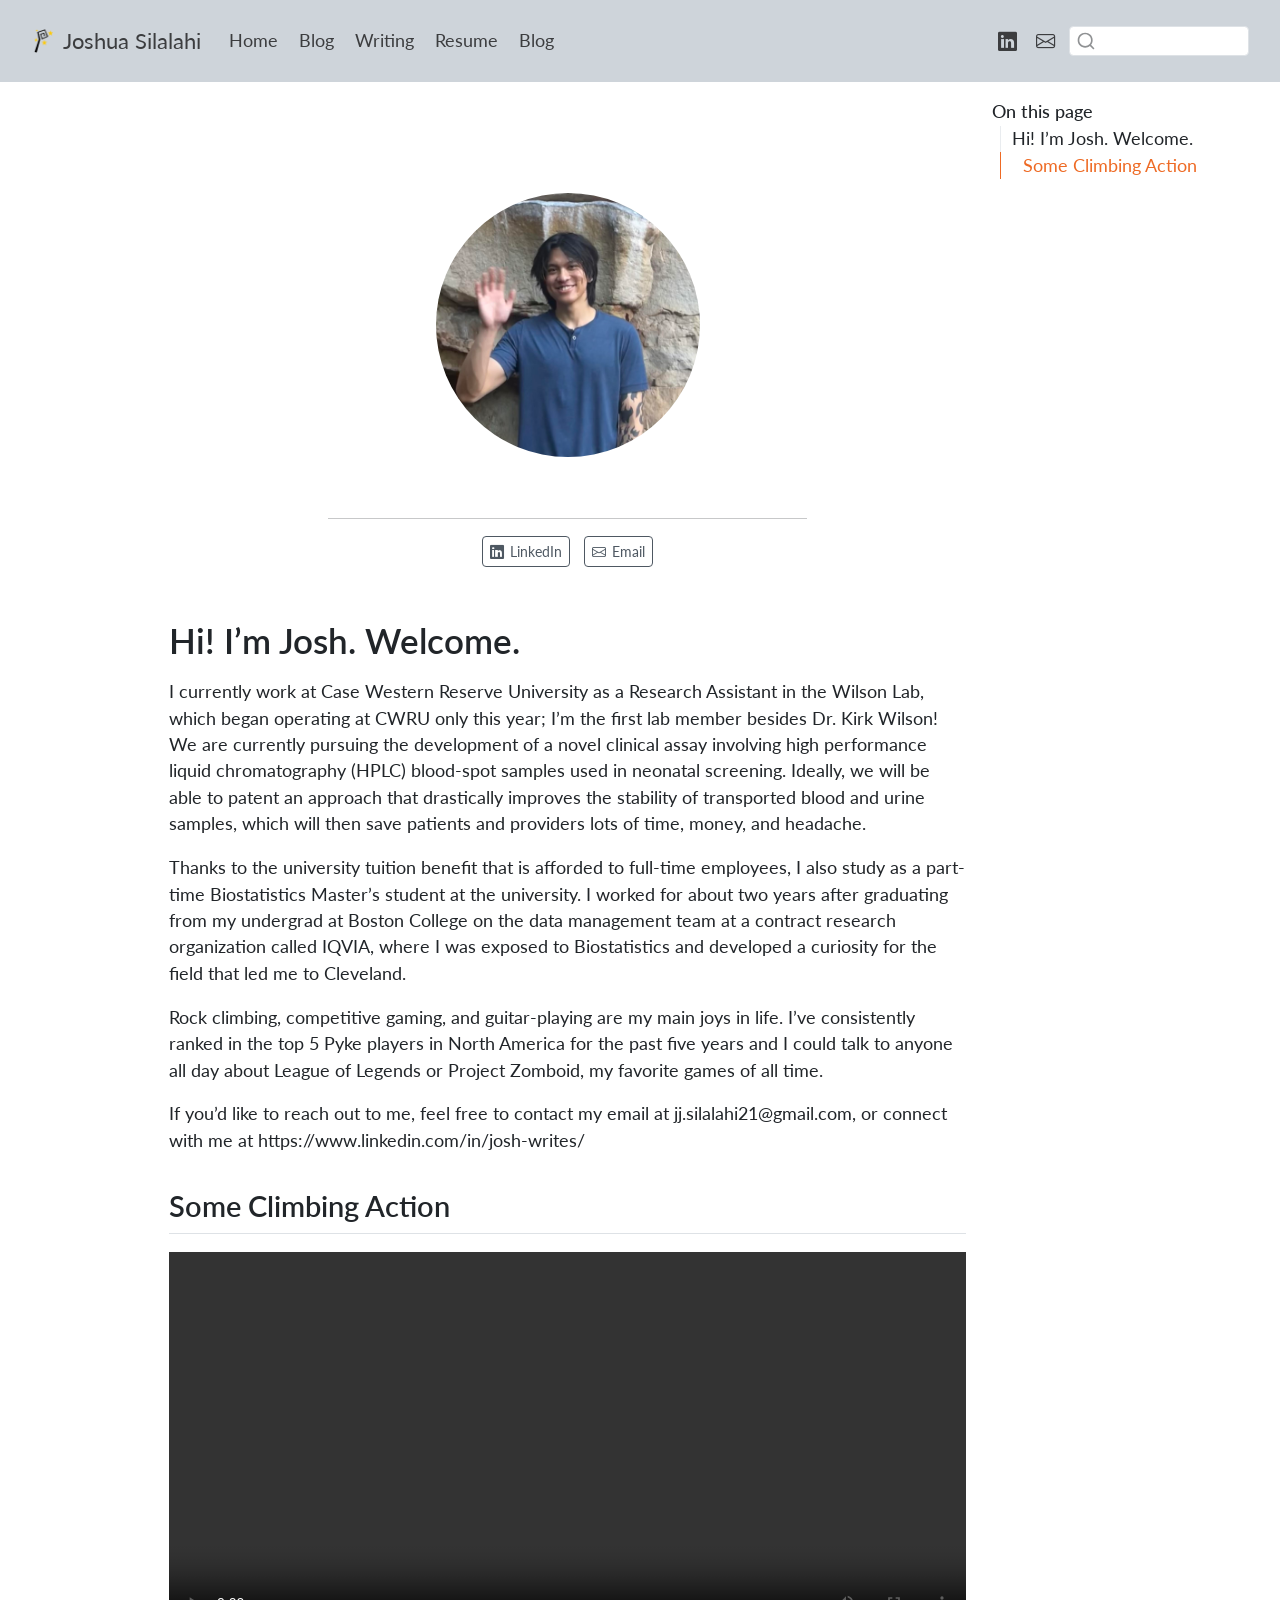
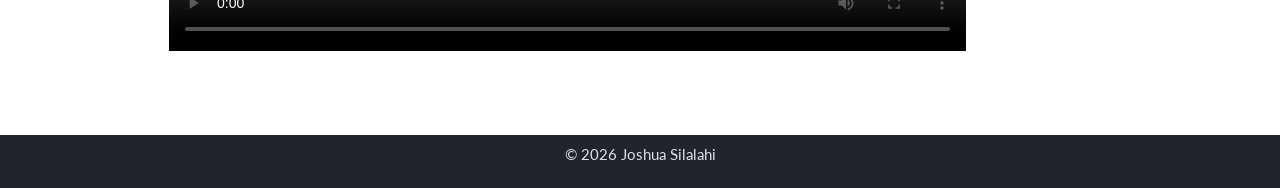
==== commit b363d3c8: "some website changes" ====
--- a/docs/index.html
+++ b/docs/index.html
@@ -39,7 +39,7 @@
 <link href="site_libs/quarto-html/quarto-syntax-highlighting-7b89279ff1a6dce999919e0e67d4d9ec.css" rel="stylesheet" id="quarto-text-highlighting-styles">
 <script src="site_libs/bootstrap/bootstrap.min.js"></script>
 <link href="site_libs/bootstrap/bootstrap-icons.css" rel="stylesheet">
-<link href="site_libs/bootstrap/bootstrap-4ec4d6cd9098cdb80ef8710494fec32c.min.css" rel="stylesheet" append-hash="true" id="quarto-bootstrap" data-mode="light">
+<link href="site_libs/bootstrap/bootstrap-fb18ae8b9ee1e93964e1bb9818709fba.min.css" rel="stylesheet" append-hash="true" id="quarto-bootstrap" data-mode="light">
 <script id="quarto-search-options" type="application/json">{
   "location": "navbar",
   "copy-button": false,
@@ -70,7 +70,7 @@
 
 </head>
 
-<body class="nav-fixed fullcontent quarto-light">
+<body class="nav-fixed quarto-light">
 
 <div id="quarto-search-results"></div>
   <header id="quarto-header" class="headroom fixed-top">
@@ -91,6 +91,15 @@
 </button>
           <div class="collapse navbar-collapse" id="navbarCollapse">
             <ul class="navbar-nav navbar-nav-scroll me-auto">
+  <li class="nav-item">
+    <span class="nav-link">
+<span class="menu-text">Home</span>
+    </span>
+  </li>  
+  <li class="nav-item">
+    <a class="nav-link" href="./blog/index.html"> 
+<span class="menu-text">Blog</span></a>
+  </li>  
   <li class="nav-item">
     <a class="nav-link" href="./writing/index.html"> 
 <span class="menu-text">Writing</span></a>
@@ -126,7 +135,18 @@
 <div id="quarto-content" class="quarto-container page-columns page-rows-contents page-layout-article page-navbar">
 <!-- sidebar -->
 <!-- margin-sidebar -->
-    
+    <div id="quarto-margin-sidebar" class="sidebar margin-sidebar">
+        <nav id="TOC" role="doc-toc" class="toc-active">
+    <h2 id="toc-title">On this page</h2>
+   
+  <ul>
+  <li><a href="#hi-im-josh.-welcome." id="toc-hi-im-josh.-welcome." class="nav-link active" data-scroll-target="#hi-im-josh.-welcome.">Hi! I’m Josh. Welcome.</a>
+  <ul class="collapse">
+  <li><a href="#some-climbing-action" id="toc-some-climbing-action" class="nav-link" data-scroll-target="#some-climbing-action">Some Climbing Action</a></li>
+  </ul></li>
+  </ul>
+</nav>
+    </div>
 <!-- main -->
 <main class="content" id="quarto-document-content">
 
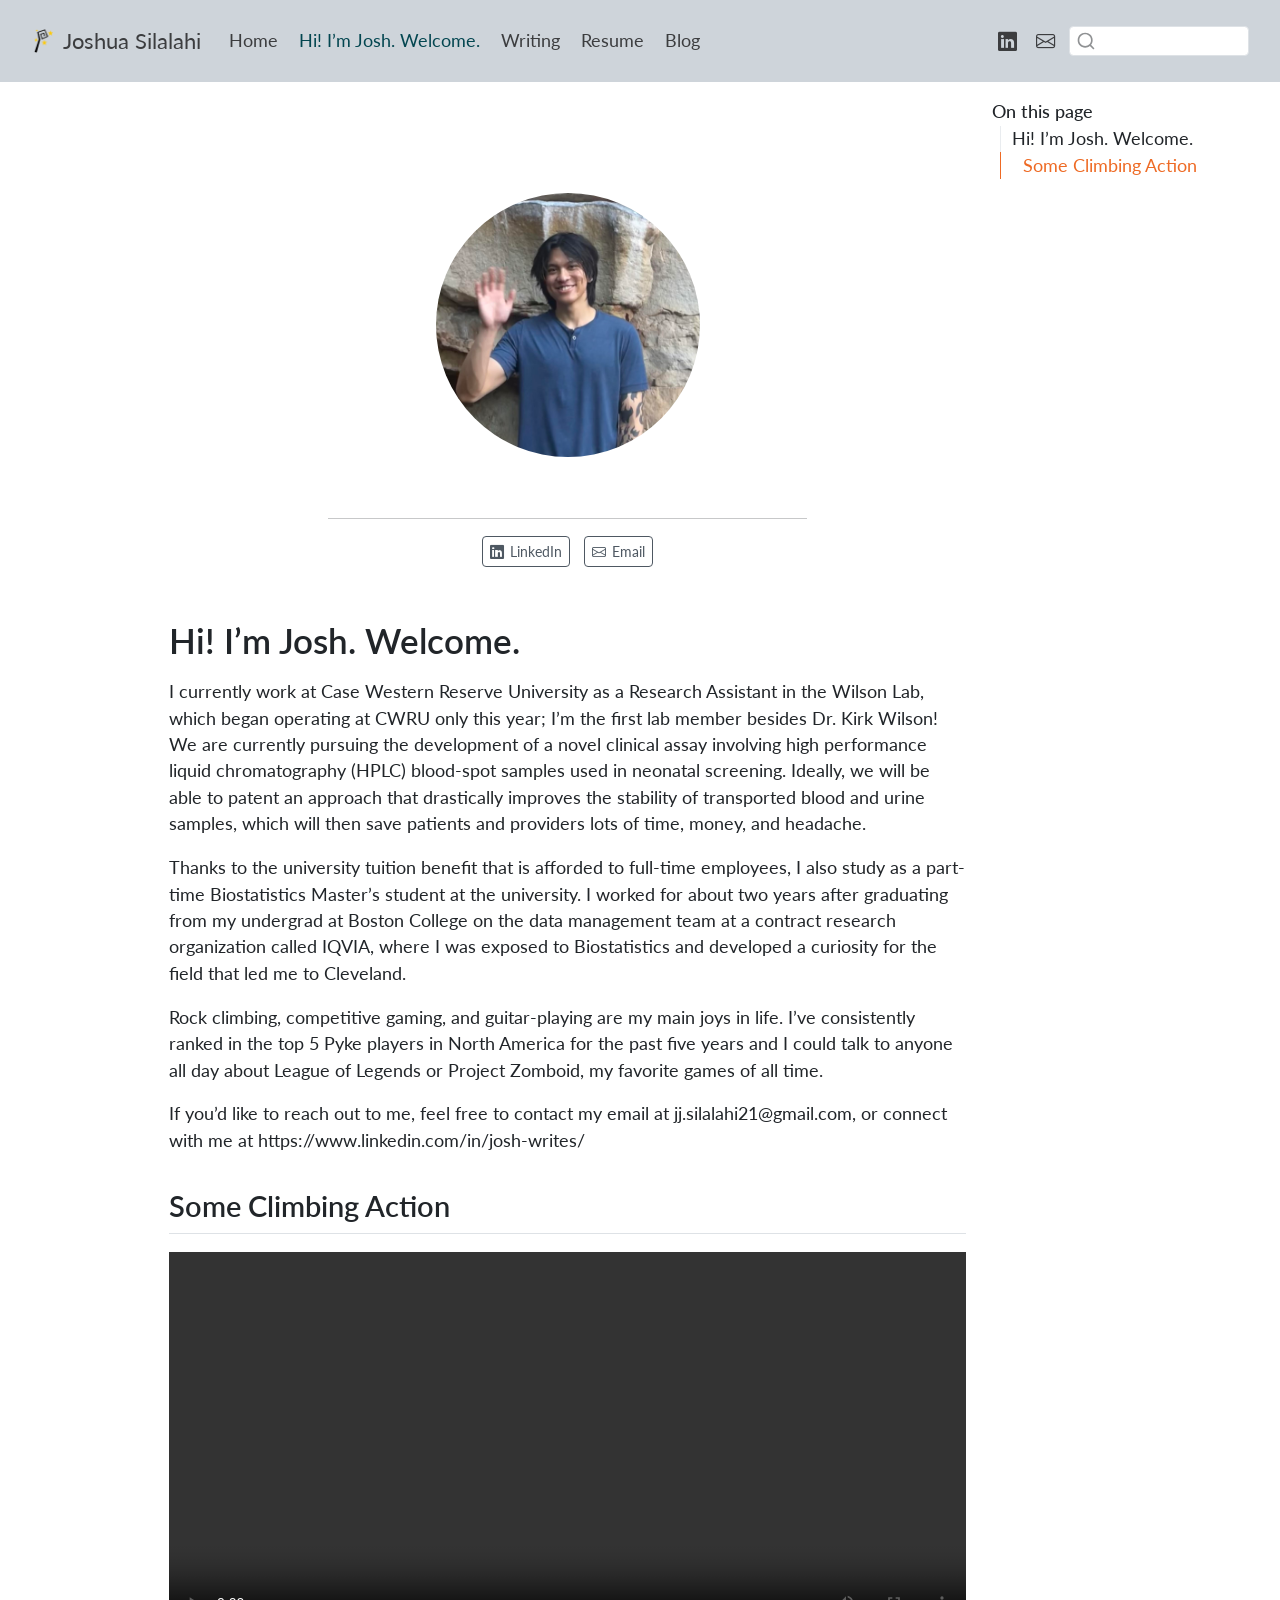
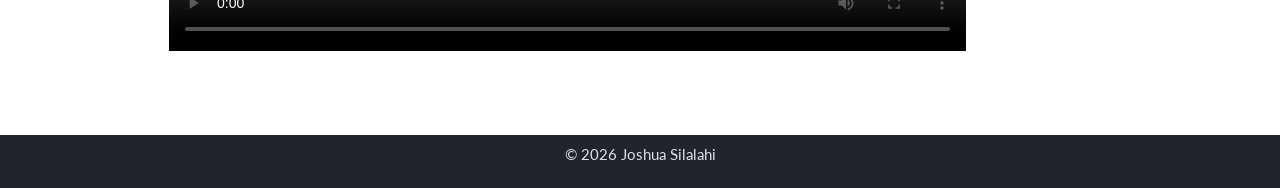
==== commit 9a417725: "some fixes" ====
--- a/docs/index.html
+++ b/docs/index.html
@@ -97,8 +97,8 @@
     </span>
   </li>  
   <li class="nav-item">
-    <a class="nav-link" href="./blog/index.html"> 
-<span class="menu-text">Blog</span></a>
+    <a class="nav-link active" href="./index.html" aria-current="page"> 
+<span class="menu-text">Hi! I’m Josh. Welcome.</span></a>
   </li>  
   <li class="nav-item">
     <a class="nav-link" href="./writing/index.html"> 
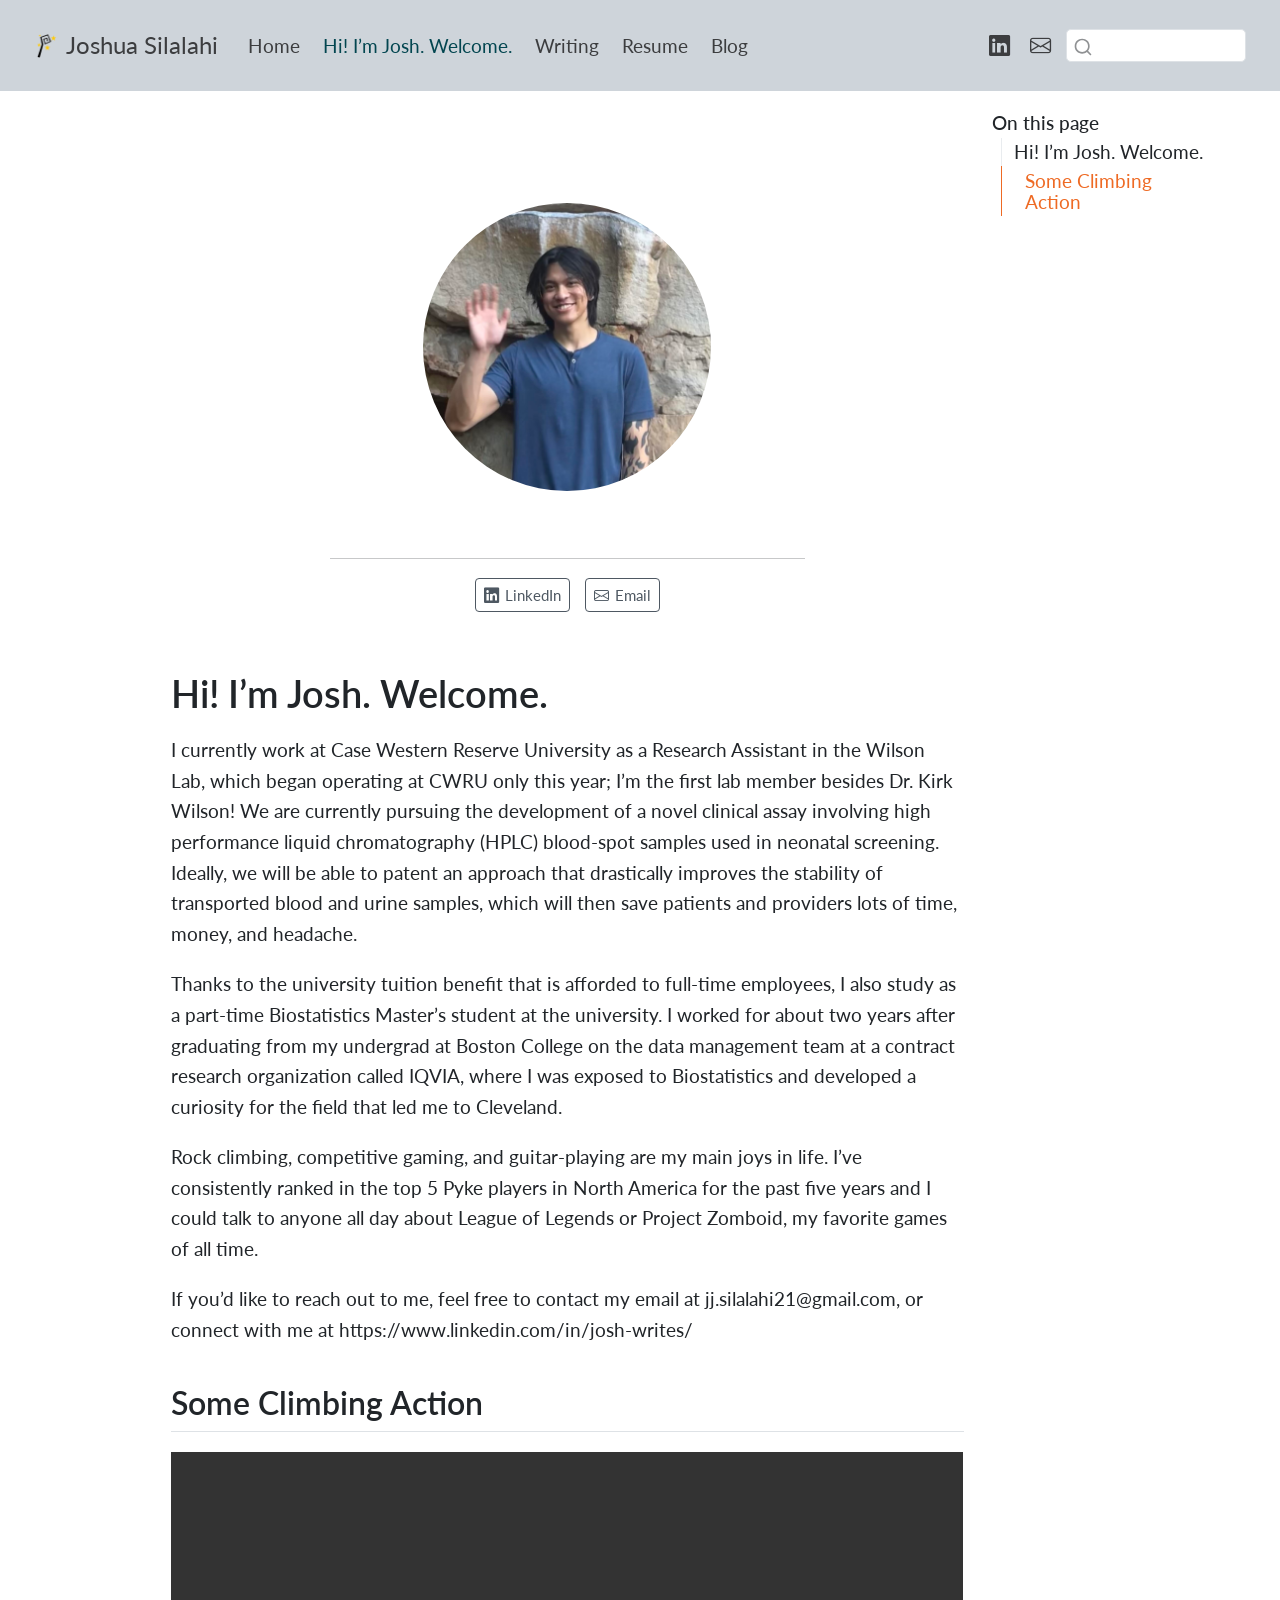
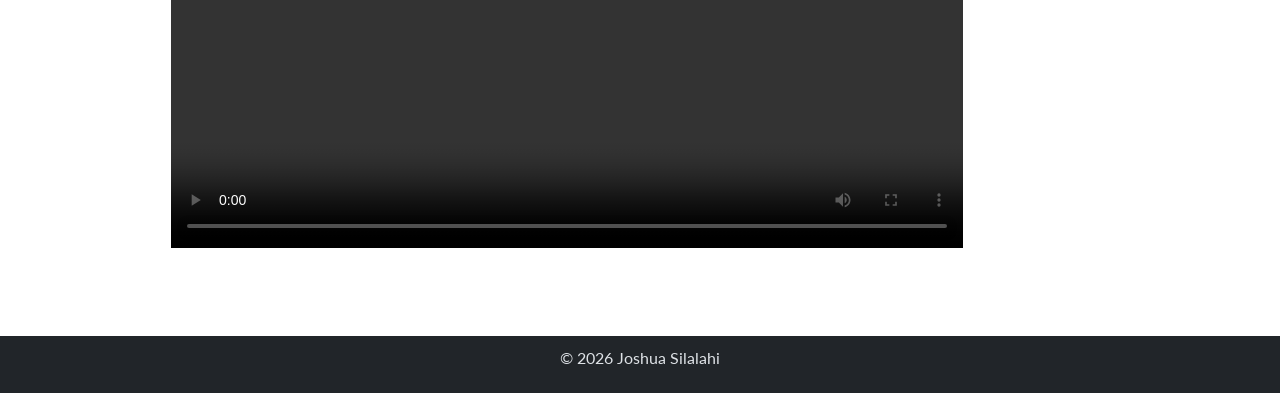
==== commit 988ba565: "changing font" ====
--- a/docs/index.html
+++ b/docs/index.html
@@ -39,7 +39,7 @@
 <link href="site_libs/quarto-html/quarto-syntax-highlighting-7b89279ff1a6dce999919e0e67d4d9ec.css" rel="stylesheet" id="quarto-text-highlighting-styles">
 <script src="site_libs/bootstrap/bootstrap.min.js"></script>
 <link href="site_libs/bootstrap/bootstrap-icons.css" rel="stylesheet">
-<link href="site_libs/bootstrap/bootstrap-fb18ae8b9ee1e93964e1bb9818709fba.min.css" rel="stylesheet" append-hash="true" id="quarto-bootstrap" data-mode="light">
+<link href="site_libs/bootstrap/bootstrap-8a7befad9b9cb69b638fbc7947b9a867.min.css" rel="stylesheet" append-hash="true" id="quarto-bootstrap" data-mode="light">
 <script id="quarto-search-options" type="application/json">{
   "location": "navbar",
   "copy-button": false,
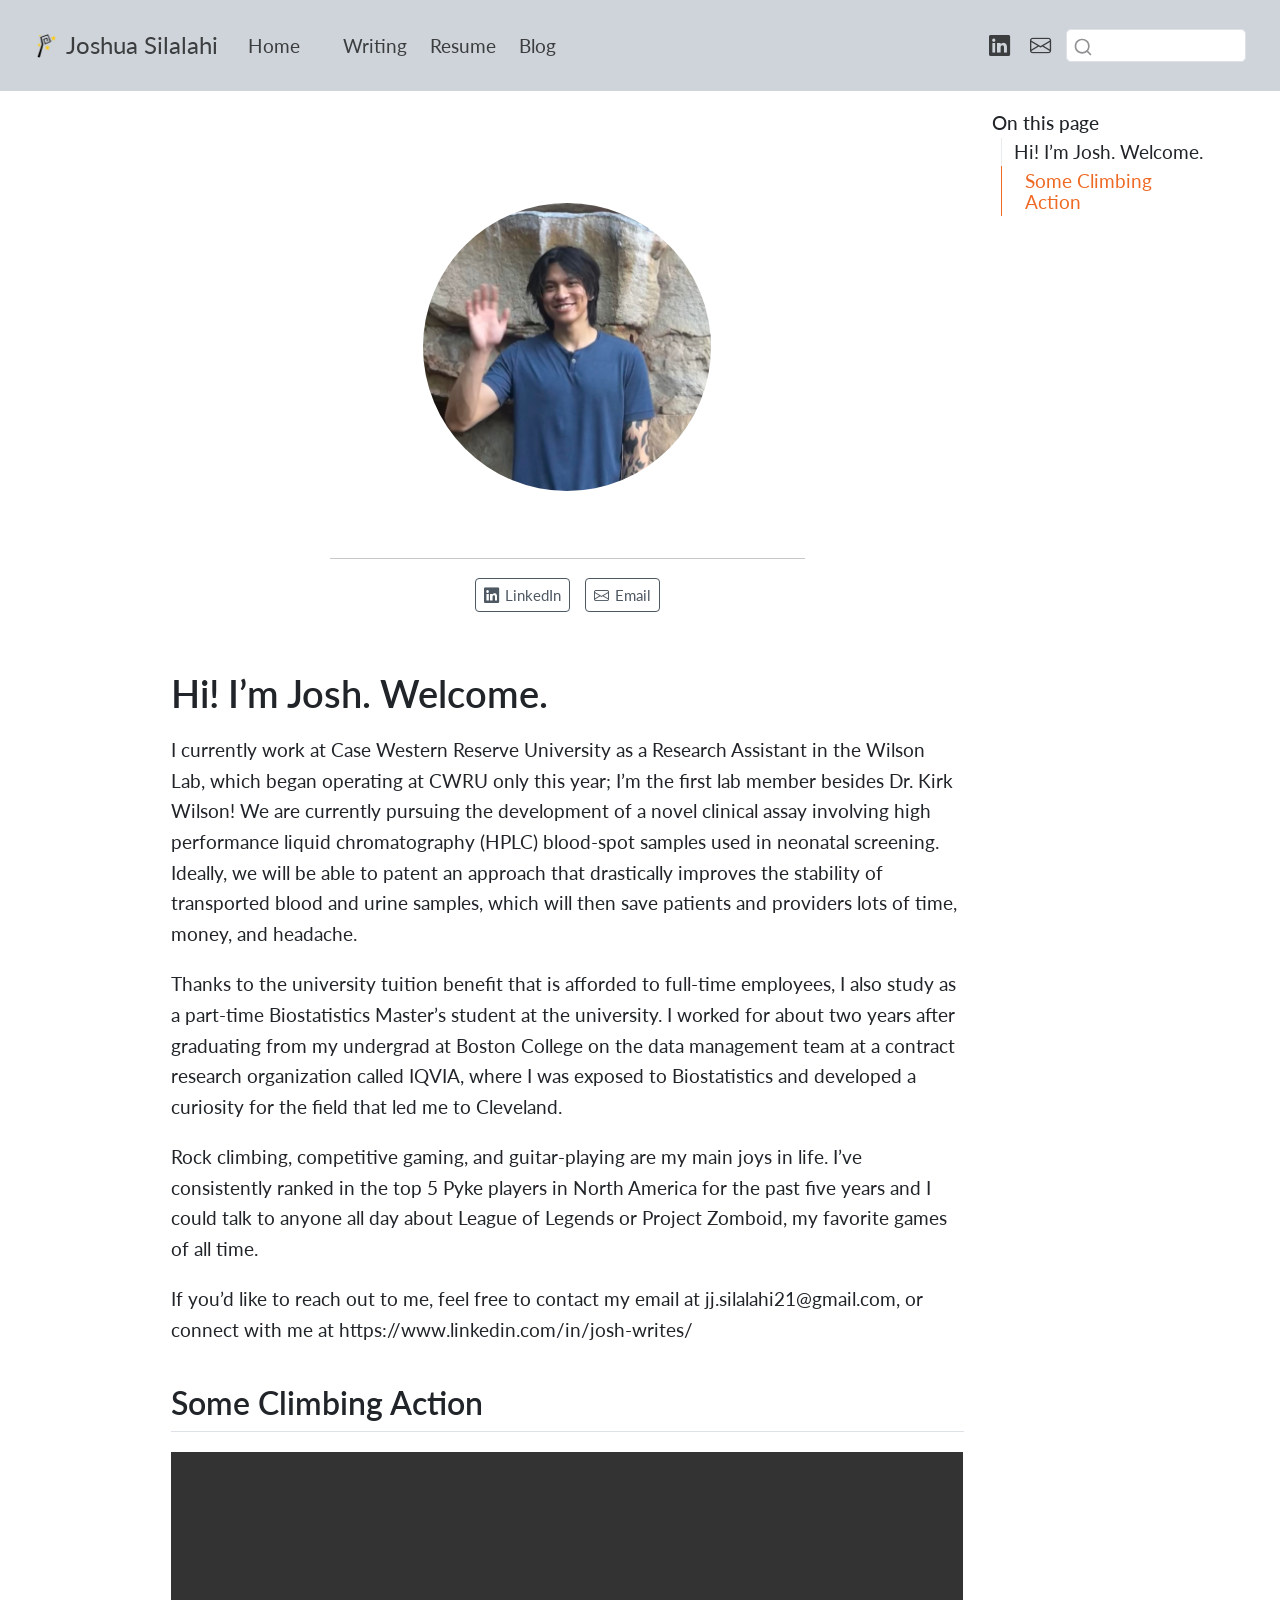
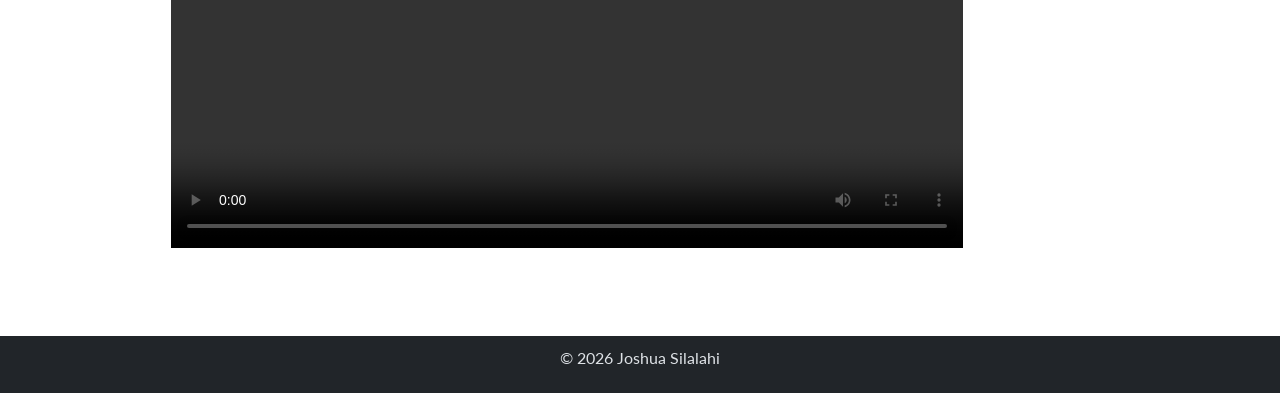
==== commit cd2e32f9: "changing fix" ====
--- a/docs/index.html
+++ b/docs/index.html
@@ -96,9 +96,9 @@
 <span class="menu-text">Home</span>
     </span>
   </li>  
-  <li class="nav-item">
-    <a class="nav-link active" href="./index.html" aria-current="page"> 
-<span class="menu-text">Hi! I’m Josh. Welcome.</span></a>
+  <li class="nav-item compact">
+    <a class="nav-link" href="./"> 
+<span class="menu-text"></span></a>
   </li>  
   <li class="nav-item">
     <a class="nav-link" href="./writing/index.html"> 
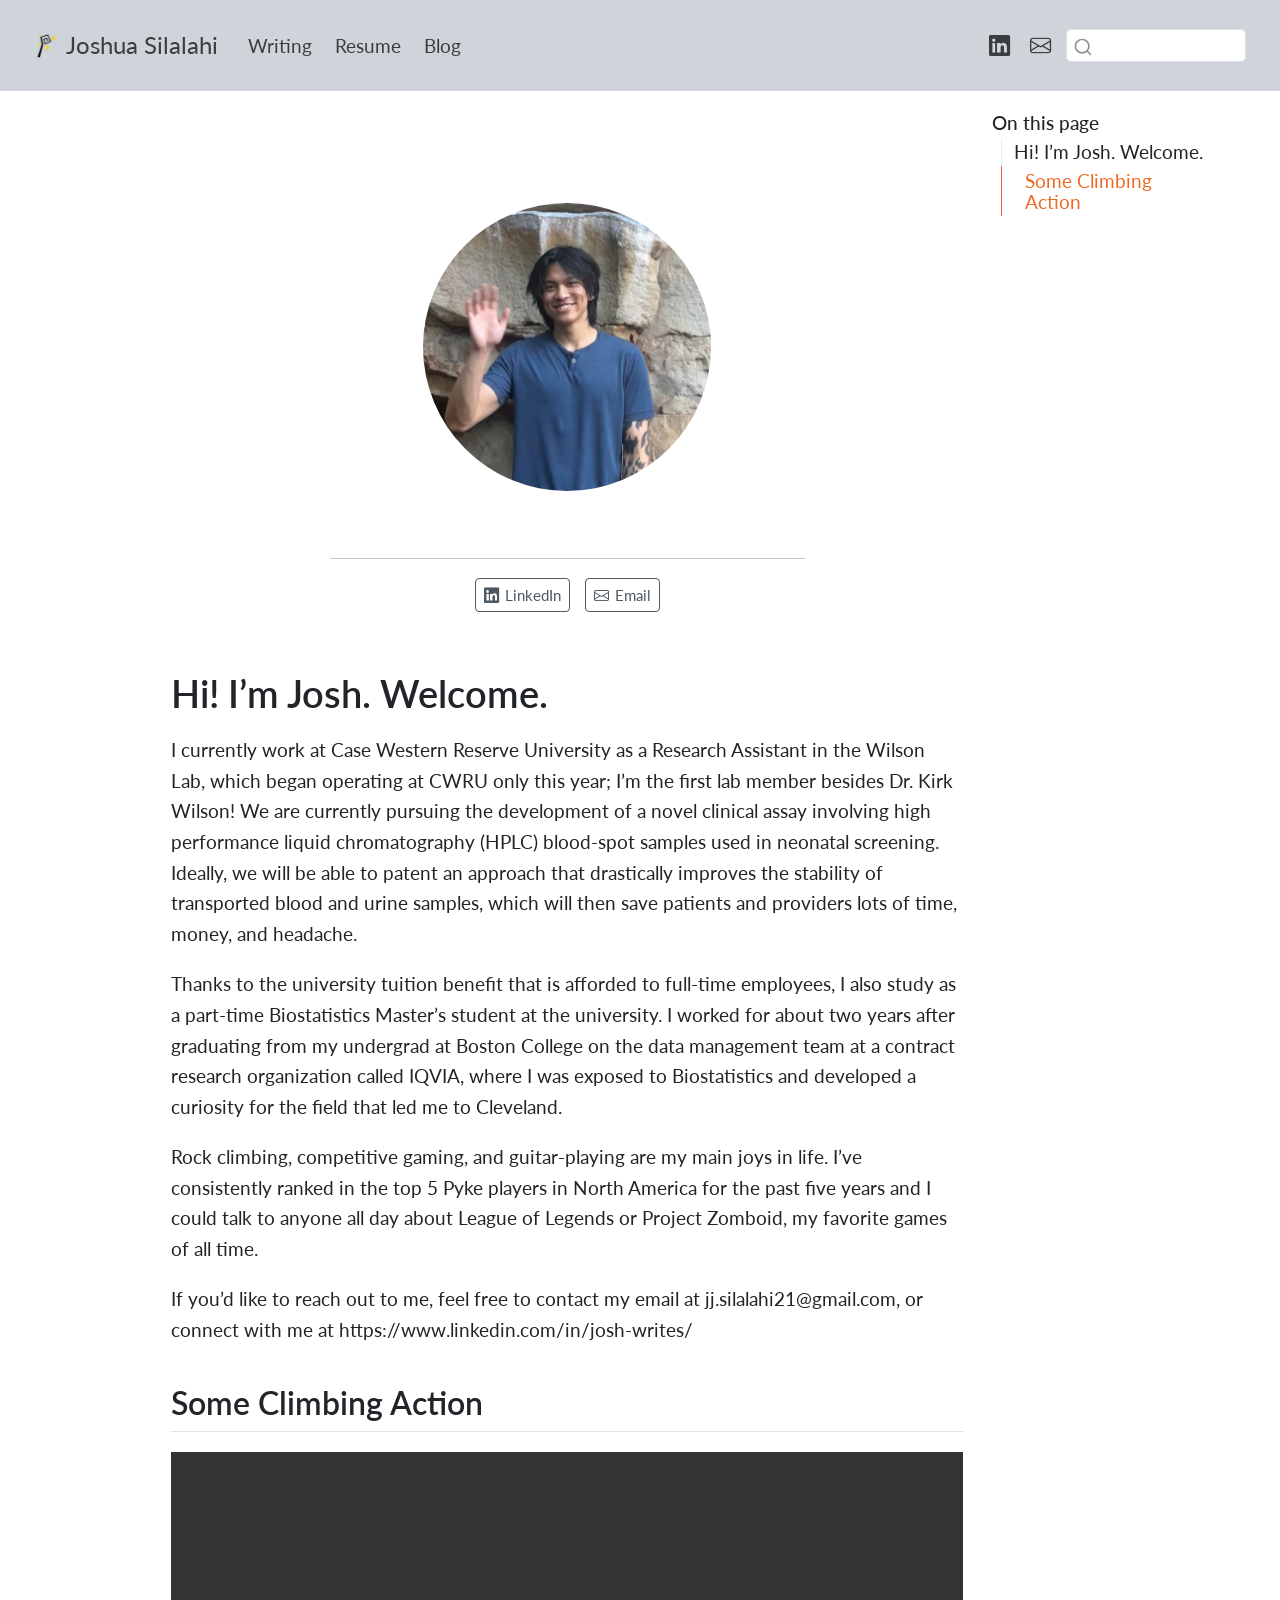
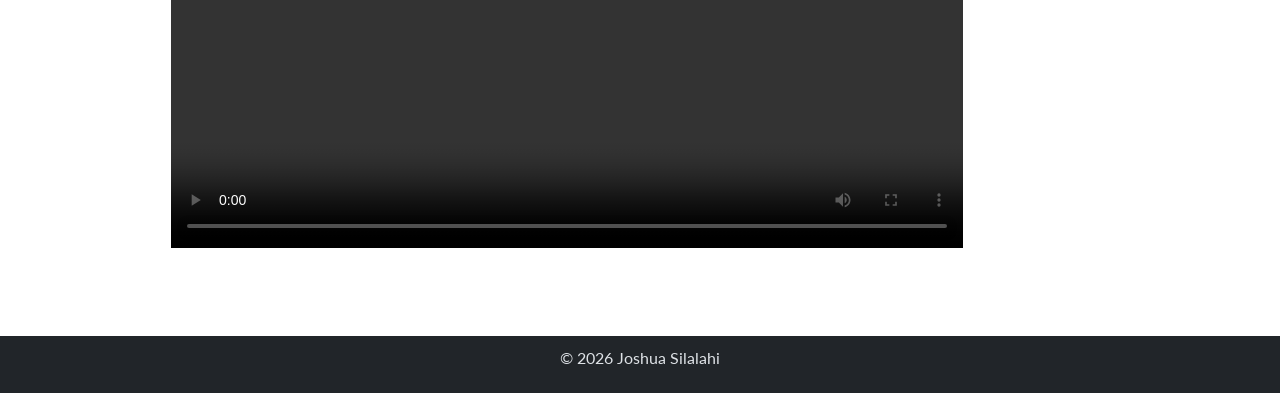
==== commit 7d90350b: "changing back" ====
--- a/docs/index.html
+++ b/docs/index.html
@@ -91,15 +91,6 @@
 </button>
           <div class="collapse navbar-collapse" id="navbarCollapse">
             <ul class="navbar-nav navbar-nav-scroll me-auto">
-  <li class="nav-item">
-    <span class="nav-link">
-<span class="menu-text">Home</span>
-    </span>
-  </li>  
-  <li class="nav-item compact">
-    <a class="nav-link" href="./"> 
-<span class="menu-text"></span></a>
-  </li>  
   <li class="nav-item">
     <a class="nav-link" href="./writing/index.html"> 
 <span class="menu-text">Writing</span></a>
